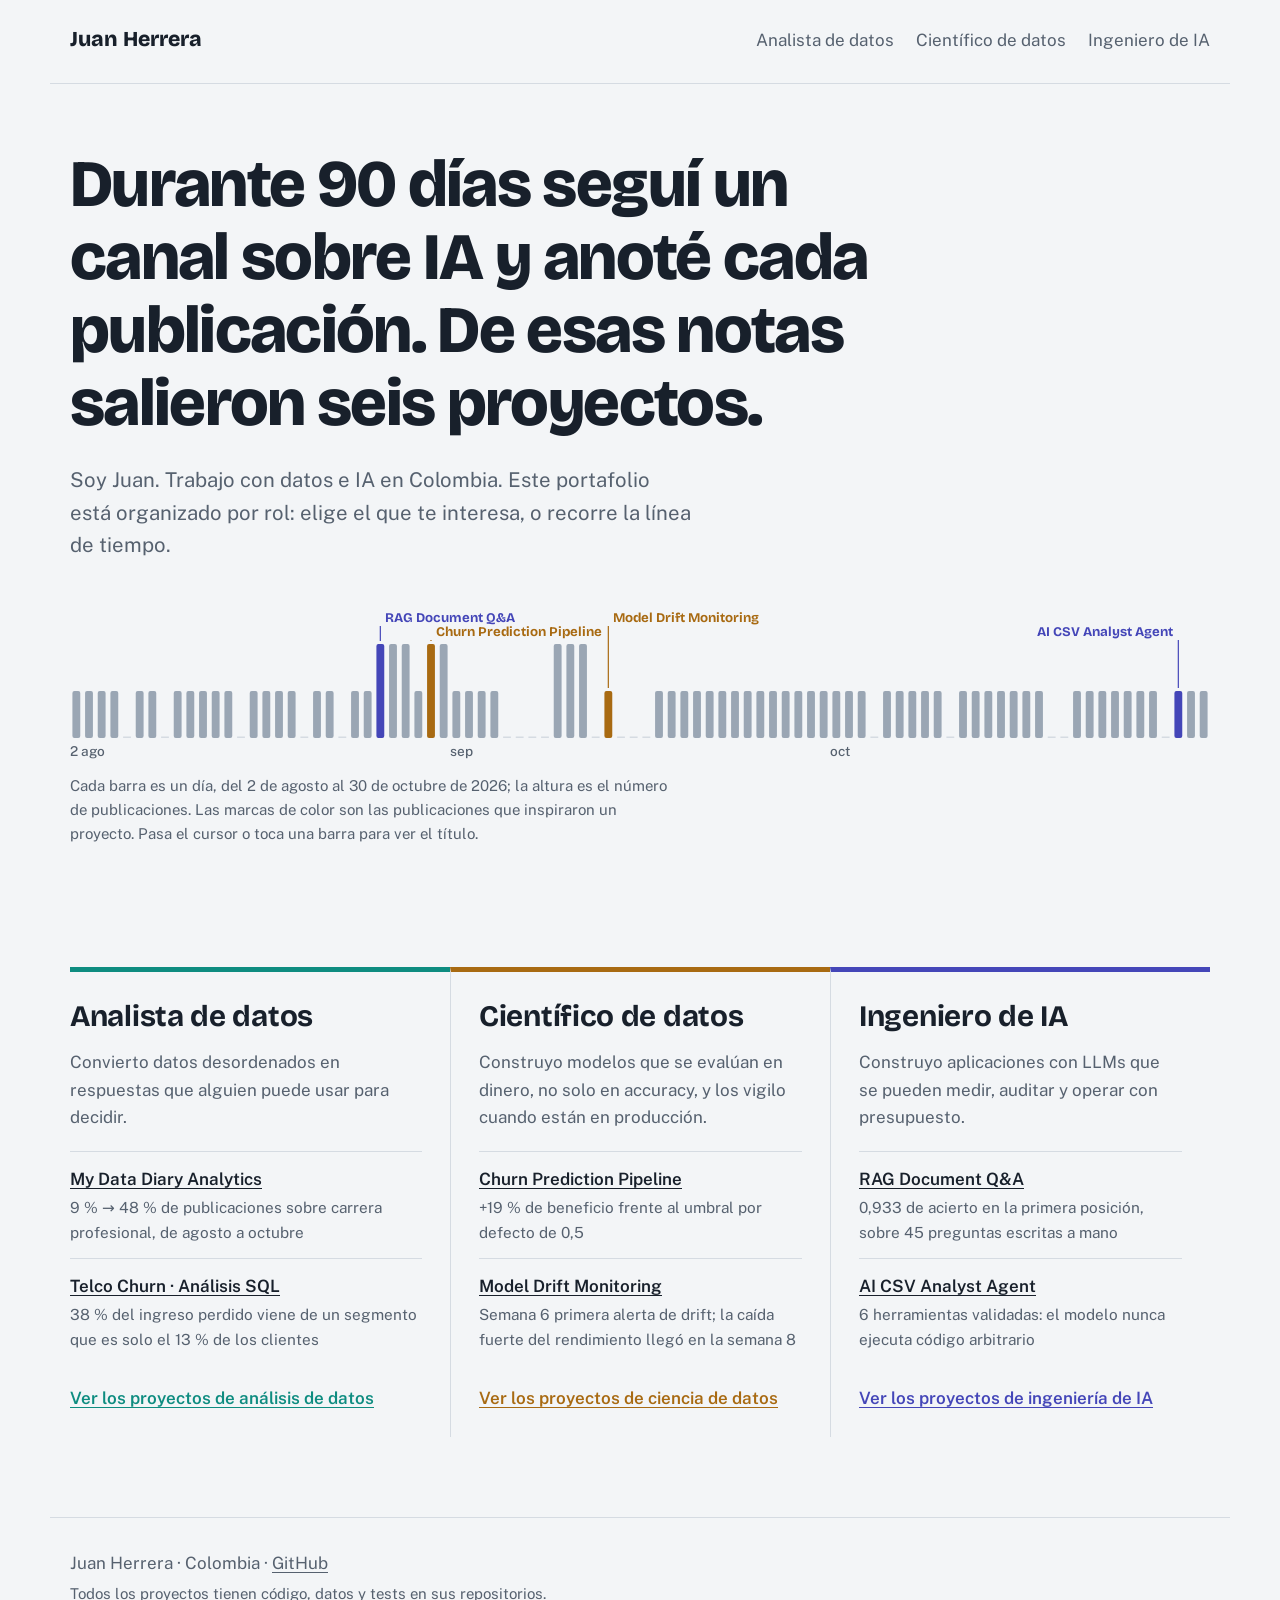
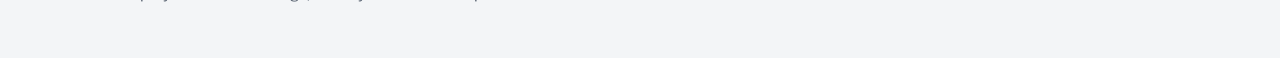
==== index.html @ 1187d108 "Versión inicial del proyecto de portafolio Co-Authored-By: Claude Opus 5.5 <noreply@anthropic.com> C" ====
<!doctype html>
<html lang="es">
<head>
<meta charset="utf-8">
<meta name="viewport" content="width=device-width, initial-scale=1">
<title>Juan Herrera · Datos e IA</title>
<meta name="description" content="Portafolio de análisis de datos, ciencia de datos e ingeniería de IA.">
<link rel="preconnect" href="https://fonts.googleapis.com">
<link rel="preconnect" href="https://fonts.gstatic.com" crossorigin>
<link href="https://fonts.googleapis.com/css2?family=Bricolage+Grotesque:opsz,wght@12..96,500;12..96,700;12..96,800&family=Public+Sans:ital,wght@0,400;0,600;1,400&display=swap" rel="stylesheet">
<link rel="stylesheet" href="styles.css">
</head>
<body>
<a class="skip" href="#contenido">Saltar al contenido</a>
<header class="top"><a class="me" href="index.html">Juan Herrera</a><nav aria-label="Portafolios"><a href="analista.html" style="--role:var(--analista)">Analista de datos</a><a href="cientifico.html" style="--role:var(--cientifico)">Científico de datos</a><a href="ingeniero-ia.html" style="--role:var(--ia)">Ingeniero de IA</a></nav></header>
<main id="contenido">
<section class="hero">
<h1>Durante 90 días seguí un canal sobre IA y anoté cada publicación. De esas notas salieron seis proyectos.</h1>
<p class="lede">Soy Juan. Trabajo con datos e IA en Colombia. Este portafolio está organizado por rol: elige el que te interesa, o recorre la línea de tiempo.</p>
<figure class="ribbon" aria-labelledby="ribbon-cap">
<div id="ribbon" role="img" aria-label="Línea de tiempo de 82 publicaciones entre agosto y octubre de 2026, con las publicaciones que inspiraron proyectos marcadas."></div>
<figcaption id="ribbon-cap">Cada barra es un día, del 2 de agosto al 30 de octubre de 2026; la altura es el número de publicaciones.
Las marcas de color son las publicaciones que inspiraron un proyecto. Pasa el cursor o toca una barra para ver el título.</figcaption>
<p id="ribbon-tip" class="tip" aria-live="polite">&nbsp;</p>
</figure>
</section>
<div class="roles"><section class="role-col" style="--role:var(--analista)"><h2><a href="analista.html">Analista de datos</a></h2>
<p>Convierto datos desordenados en respuestas que alguien puede usar para decidir.</p><ul><li><a href="analista.html#my-data-diary-analytics">My Data Diary Analytics</a><span>9 % → 48 % de publicaciones sobre carrera profesional, de agosto a octubre</span></li><li><a href="analista.html#telco-churn-sql-analysis">Telco Churn · Análisis SQL</a><span>38 % del ingreso perdido viene de un segmento que es solo el 13 % de los clientes</span></li></ul><p class="go"><a href="analista.html">Ver los proyectos de análisis de datos</a></p></section><section class="role-col" style="--role:var(--cientifico)"><h2><a href="cientifico.html">Científico de datos</a></h2>
<p>Construyo modelos que se evalúan en dinero, no solo en accuracy, y los vigilo cuando están en producción.</p><ul><li><a href="cientifico.html#churn-prediction-pipeline">Churn Prediction Pipeline</a><span>+19 % de beneficio frente al umbral por defecto de 0,5</span></li><li><a href="cientifico.html#model-drift-monitoring">Model Drift Monitoring</a><span>Semana 6 primera alerta de drift; la caída fuerte del rendimiento llegó en la semana 8</span></li></ul><p class="go"><a href="cientifico.html">Ver los proyectos de ciencia de datos</a></p></section><section class="role-col" style="--role:var(--ia)"><h2><a href="ingeniero-ia.html">Ingeniero de IA</a></h2>
<p>Construyo aplicaciones con LLMs que se pueden medir, auditar y operar con presupuesto.</p><ul><li><a href="ingeniero-ia.html#rag-document-qa">RAG Document Q&amp;A</a><span>0,933 de acierto en la primera posición, sobre 45 preguntas escritas a mano</span></li><li><a href="ingeniero-ia.html#ai-csv-analyst-agent">AI CSV Analyst Agent</a><span>6 herramientas validadas: el modelo nunca ejecuta código arbitrario</span></li></ul><p class="go"><a href="ingeniero-ia.html">Ver los proyectos de ingeniería de IA</a></p></section></div>
</main>
<script>
const POSTS = [{"d": "2026-08-02", "t": "Create a ChatGPT for Your Personal Documents", "f": "Proyecto guiado"}, {"d": "2026-08-03", "t": "The On-Device AI Learning Roadmap", "f": "Rutas y conceptos"}, {"d": "2026-08-04", "t": "AI Career Paths Explained: Which One Is Right for You?", "f": "Opinión y tendencias"}, {"d": "2026-08-05", "t": "Build a Vision AI App with Python", "f": "Proyecto guiado"}, {"d": "2026-08-07", "t": "AI Engineering Project Ideas to Stand Out", "f": "Banco de proyectos"}, {"d": "2026-08-08", "t": "I Built an AI That Can Chat With Any Website", "f": "Proyecto guiado"}, {"d": "2026-08-10", "t": "5 AI Resources I'd Use to Become an AI Engineer in 2026", "f": "Rutas y conceptos"}, {"d": "2026-08-11", "t": "The 30-Day Roadmap I'd Follow to Learn LLMs and AI Agents", "f": "Rutas y conceptos"}, {"d": "2026-08-12", "t": "I Deployed an On-Device Vision AI App, Here's How", "f": "Proyecto guiado"}, {"d": "2026-08-13", "t": "Remote AI Internships You Can Apply for in August", "f": "Empleo y pasantías"}, {"d": "2026-08-14", "t": "50 Real-World AI Projects for 2026", "f": "Banco de proyectos"}, {"d": "2026-08-16", "t": "How I Use LLMs as a Thinking Partner Every Day", "f": "Opinión y tendencias"}, {"d": "2026-08-17", "t": "The AI Stack I'd Learn in 2026, From Python to AI Agents", "f": "Rutas y conceptos"}, {"d": "2026-08-18", "t": "The Exact Framework I Used to Learn LLMs", "f": "Rutas y conceptos"}, {"d": "2026-08-19", "t": "How I Built a Customer Support AI Agent with LangGraph", "f": "Proyecto guiado"}, {"d": "2026-08-21", "t": "AI Automation Projects You Can Build with Python", "f": "Banco de proyectos"}, {"d": "2026-08-22", "t": "How I Connect AI to My Own Data", "f": "Proyecto guiado"}, {"d": "2026-08-24", "t": "The Learning Resources I'd Follow to Go From Python to GenAI", "f": "Rutas y conceptos"}, {"d": "2026-08-25", "t": "If I Were Learning LLMs in 2026, I'd Start With These Concepts", "f": "Rutas y conceptos"}, {"d": "2026-08-26", "t": "I Built an AI Agent with MCP and Python: Here's How", "f": "Proyecto guiado"}, {"d": "2026-08-26", "t": "Building a Document Q&A System", "f": "Proyecto guiado"}, {"d": "2026-08-27", "t": "AI Engineer Jobs & Internships for Freshers", "f": "Empleo y pasantías"}, {"d": "2026-08-27", "t": "Build a Multi-Tool AI Agent", "f": "Proyecto guiado"}, {"d": "2026-08-28", "t": "20 GenAI Projects That Will Take You From Beginner to Advanced", "f": "Banco de proyectos"}, {"d": "2026-08-28", "t": "Creating a Self-Correcting Code Assistant", "f": "Proyecto guiado"}, {"d": "2026-08-29", "t": "The Complete Roadmap to Learn Multimodal AI", "f": "Rutas y conceptos"}, {"d": "2026-08-30", "t": "How to Build an ML Pipeline With Python and SQL", "f": "Proyecto guiado"}, {"d": "2026-08-30", "t": "AI Roadmap for Non-Tech Professionals", "f": "Rutas y conceptos"}, {"d": "2026-08-30", "t": "Create a ChatGPT for Your Personal Documents (reenviado)", "f": "Proyecto guiado"}, {"d": "2026-08-31", "t": "10 End-to-End GenAI Portfolio Projects", "f": "Banco de proyectos"}, {"d": "2026-08-31", "t": "Add an LLM to Your MCP Server", "f": "Proyecto guiado"}, {"d": "2026-08-31", "t": "What I'd Study to Master Multi-Agent Systems", "f": "Rutas y conceptos"}, {"d": "2026-09-01", "t": "3 Multi-Agent Architecture Patterns Every AI Engineer Should Know", "f": "Rutas y conceptos"}, {"d": "2026-09-02", "t": "How I Set Up Custom Evals for an LLM Pipeline", "f": "Proyecto guiado"}, {"d": "2026-09-03", "t": "AI/ML Internships for Students: September 2026", "f": "Empleo y pasantías"}, {"d": "2026-09-04", "t": "Multi-Agent Projects I'd Build to Stand Out in AI Engineer Interviews", "f": "Banco de proyectos"}, {"d": "2026-09-09", "t": "Remote AI/ML Internships You Can Apply for in September", "f": "Empleo y pasantías"}, {"d": "2026-09-09", "t": "How I Built a Computer-Use AI Agent with Python", "f": "Proyecto guiado"}, {"d": "2026-09-10", "t": "Meta Just Launched an AI Agent That Can Use Your Apps. What Happens to Jobs Now?", "f": "Opinión y tendencias"}, {"d": "2026-09-10", "t": "The AI Skills That Will Matter Less by 2027", "f": "Opinión y tendencias"}, {"d": "2026-09-11", "t": "Cracking Your First AI/ML Interview: Book", "f": "Entrevistas y práctica"}, {"d": "2026-09-11", "t": "15 AI Agent Projects to Build in 2026", "f": "Banco de proyectos"}, {"d": "2026-09-13", "t": "I Built an ML Pipeline That Retrains a Model When Performance Drops", "f": "Proyecto guiado"}, {"d": "2026-09-17", "t": "Top Companies Hiring AI/ML Engineers for Remote Roles", "f": "Empleo y pasantías"}, {"d": "2026-09-18", "t": "RAG Pipeline Projects That Interviewers Actually Want to See", "f": "Banco de proyectos"}, {"d": "2026-09-19", "t": "AI Engineer Interviews Are Changing", "f": "Opinión y tendencias"}, {"d": "2026-09-20", "t": "How I Built an ML Model Monitoring Dashboard With Python", "f": "Proyecto guiado"}, {"d": "2026-09-21", "t": "5 AI Tools to Learn for AI Engineer Roles", "f": "Rutas y conceptos"}, {"d": "2026-09-22", "t": "How to Explain Your AI Projects in an Interview", "f": "Banco de proyectos"}, {"d": "2026-09-23", "t": "How to Build an AI Coding Agent with Python", "f": "Proyecto guiado"}, {"d": "2026-09-24", "t": "AI Engineer Jobs & Internships for Freshers", "f": "Empleo y pasantías"}, {"d": "2026-09-25", "t": "20 AI Agent Projects That Solve Real Business Problems", "f": "Banco de proyectos"}, {"d": "2026-09-26", "t": "AI Agents Are Changing AI Jobs", "f": "Opinión y tendencias"}, {"d": "2026-09-27", "t": "Setting Up a CI/CD Pipeline for LLM Applications", "f": "Proyecto guiado"}, {"d": "2026-09-28", "t": "25 Free Resources to Learn AI, LLMs and AI Agents", "f": "Rutas y conceptos"}, {"d": "2026-09-29", "t": "How to Survive a Live Machine Learning Coding Interview", "f": "Entrevistas y práctica"}, {"d": "2026-09-30", "t": "Creating a Multi-Agent System for Market Research with CrewAI", "f": "Proyecto guiado"}, {"d": "2026-10-01", "t": "AI/ML Internships Students Can Apply for in October", "f": "Empleo y pasantías"}, {"d": "2026-10-02", "t": "End-to-End RAG Projects for Your AI Portfolio", "f": "Banco de proyectos"}, {"d": "2026-10-03", "t": "The AI Skills You Need to Learn Before 2027", "f": "Rutas y conceptos"}, {"d": "2026-10-05", "t": "4 Free Courses to Learn AI Agents", "f": "Rutas y conceptos"}, {"d": "2026-10-06", "t": "5 ML System Design Questions You Should Prepare For", "f": "Entrevistas y práctica"}, {"d": "2026-10-07", "t": "Build an LLM Cost & Latency Tracker with Python", "f": "Proyecto guiado"}, {"d": "2026-10-08", "t": "Remote AI/ML Internships for October", "f": "Empleo y pasantías"}, {"d": "2026-10-09", "t": "40 AI Projects That Show Real AI Engineering Skills", "f": "Banco de proyectos"}, {"d": "2026-10-11", "t": "AI Agents Can Make Mistakes. These Are the Engineering Skills Developers Need", "f": "Opinión y tendencias"}, {"d": "2026-10-12", "t": "MLOps for AI Engineers Roadmap", "f": "Rutas y conceptos"}, {"d": "2026-10-13", "t": "5 Python and Pandas Problems to Practice Before an AI/ML Interview", "f": "Entrevistas y práctica"}, {"d": "2026-10-14", "t": "Build a Multi-Agent Web Scraper with CrewAI", "f": "Proyecto guiado"}, {"d": "2026-10-15", "t": "Data Science Jobs for Freshers", "f": "Empleo y pasantías"}, {"d": "2026-10-16", "t": "AI Agent Projects That Solve Real Enterprise Problems", "f": "Banco de proyectos"}, {"d": "2026-10-17", "t": "Should You Still Practice Coding for AI/ML Interviews?", "f": "Opinión y tendencias"}, {"d": "2026-10-20", "t": "5 NumPy Problems Every ML Engineer Should Solve", "f": "Entrevistas y práctica"}, {"d": "2026-10-21", "t": "How to Evaluate an AI Agent with Python", "f": "Proyecto guiado"}, {"d": "2026-10-22", "t": "Remote AI/ML Jobs for Freshers and Junior Engineers", "f": "Empleo y pasantías"}, {"d": "2026-10-23", "t": "10 MLOps Projects for AI Engineers", "f": "Banco de proyectos"}, {"d": "2026-10-24", "t": "AI Skills You Should Learn Before Applying for Internships", "f": "Rutas y conceptos"}, {"d": "2026-10-25", "t": "LLM Fine-Tuning Cheat Sheet", "f": "Rutas y conceptos"}, {"d": "2026-10-26", "t": "The Free AI Agent Engineering Roadmap", "f": "Rutas y conceptos"}, {"d": "2026-10-28", "t": "Build an AI Data Analyst That Turns CSV Files into Insights", "f": "Proyecto guiado"}, {"d": "2026-10-29", "t": "Remote AI Engineer Internships for Students and Freshers", "f": "Empleo y pasantías"}, {"d": "2026-10-30", "t": "Agentic AI Projects That Will Make Your Resume Stand Out", "f": "Banco de proyectos"}];
const SEEDS = {"2026-08-30": {"t": "Churn Prediction Pipeline", "repo": "churn-prediction-pipeline", "role": "cientifico"}, "2026-09-13": {"t": "Model Drift Monitoring", "repo": "model-drift-monitoring", "role": "cientifico"}, "2026-08-26": {"t": "RAG Document Q&A", "repo": "rag-document-qa", "role": "ingeniero-ia"}, "2026-10-28": {"t": "AI CSV Analyst Agent", "repo": "ai-csv-analyst-agent", "role": "ingeniero-ia"}};
const PAGES = {"analista": "analista.html", "cientifico": "cientifico.html", "ingeniero-ia": "ingeniero-ia.html"};
</script>
<script src="ribbon.js"></script>
<footer class="foot"><p>Juan Herrera · Colombia · <a href="https://github.com/jmanuelhe">GitHub</a></p>
<p class="small">Todos los proyectos tienen código, datos y tests en sus repositorios.</p></footer>
</body></html>
---- styles.css ----
:root{
  --paper:#F3F5F7; --surface:#FFFFFF; --ink:#18202B; --muted:#56616F; --rule:#D5DBE2;
  --analista:#0E8C80; --cientifico:#A86A12; --ia:#4446B8; --bar:#9AA6B4;
  --display:"Bricolage Grotesque", system-ui, sans-serif; --body:"Public Sans", system-ui, sans-serif;
  --measure:68ch;
}
@media (prefers-color-scheme: dark){
  :root:not([data-theme="light"]){
    --paper:#151A21; --surface:#1D242D; --ink:#E8ECF1; --muted:#A3AEBB; --rule:#2F3946;
    --analista:#3CC2B5; --cientifico:#E3A548; --ia:#9597F2; --bar:#566271;
  }
}
:root[data-theme="dark"]{--paper:#151A21;--surface:#1D242D;--ink:#E8ECF1;--muted:#A3AEBB;--rule:#2F3946;--analista:#3CC2B5;--cientifico:#E3A548;--ia:#9597F2;--bar:#566271}
*{box-sizing:border-box}
html{font-size:106.25%}
body{margin:0;background:var(--paper);color:var(--ink);font:400 1rem/1.6 var(--body);-webkit-font-smoothing:antialiased}
a{color:inherit;text-decoration-thickness:1px;text-underline-offset:3px}
a:hover{text-decoration-thickness:2px}
:focus-visible{outline:3px solid var(--role,var(--analista));outline-offset:3px;border-radius:2px}
img{max-width:100%;height:auto;display:block}
.skip{position:absolute;left:-999px}.skip:focus{left:16px;top:16px;background:var(--surface);padding:8px 12px;z-index:10}
h1,h2,h3{font-family:var(--display);line-height:1.1;margin:0;letter-spacing:-0.01em}

/* encabezado */
.top{display:flex;flex-wrap:wrap;gap:12px 28px;align-items:baseline;justify-content:space-between;
  max-width:1180px;margin:0 auto;padding:22px 20px;border-bottom:1px solid var(--rule)}
.me{font-family:var(--display);font-weight:800;font-size:1.25rem;text-decoration:none}
.top nav{display:flex;flex-wrap:wrap;gap:6px 22px}
.top nav a{text-decoration:none;color:var(--muted);padding:4px 0;border-bottom:3px solid transparent}
.top nav a:hover{color:var(--ink)}
.top nav a[aria-current=page]{color:var(--ink);border-bottom-color:var(--role)}

main{max-width:1180px;margin:0 auto;padding:0 20px}

/* portada */
.hero{padding:64px 0 32px}
.hero h1{font-size:clamp(2rem,1.2rem + 3.6vw,3.9rem);font-weight:800;max-width:21ch;letter-spacing:-0.025em}
.lede{font-size:1.2rem;color:var(--muted);max-width:52ch;margin:24px 0 0}
.ribbon{margin:48px 0 0}
#ribbon{position:relative;height:150px}
#ribbon svg{width:100%;height:100%;overflow:visible}
#ribbon .day{fill:var(--bar)}
#ribbon .day:hover,#ribbon .day:focus{fill:var(--ink);outline:none}
#ribbon .seed{cursor:pointer}
#ribbon .month{font:500 .8rem var(--body);fill:var(--muted)}
#ribbon .pin-label{font:700 .78rem var(--display)}
.ribbon figcaption{color:var(--muted);font-size:.88rem;max-width:var(--measure);margin-top:14px}
.tip{min-height:1.6em;font-weight:600;margin:6px 0 0}

.roles{display:grid;grid-template-columns:repeat(3,1fr);gap:0;margin:56px 0 80px;border-top:1px solid var(--rule)}
.role-col{padding:28px 28px 8px 0;border-top:5px solid var(--role);margin-top:-1px}
.role-col + .role-col{padding-left:28px;border-left:1px solid var(--rule)}
.role-col h2{font-size:1.75rem}
.role-col h2 a{text-decoration:none}
.role-col > p{color:var(--muted)}
.role-col ul{list-style:none;padding:0;margin:20px 0}
.role-col li{padding:14px 0;border-top:1px solid var(--rule)}
.role-col li a{font-weight:600}
.role-col li span{display:block;color:var(--muted);font-size:.9rem;margin-top:2px}
.go a{color:var(--role);font-weight:600}

/* página de rol */
.role-hero{padding:56px 0 24px;max-width:var(--measure)}
.role-hero h1{font-size:clamp(2.4rem,1.6rem + 3.6vw,4.2rem);font-weight:800;color:var(--role);letter-spacing:-0.03em}
.pitch{font-family:var(--display);font-weight:500;font-size:1.45rem;line-height:1.3;margin:18px 0 12px}
.role-hero p:last-child{color:var(--muted)}

.entry{display:grid;grid-template-columns:minmax(0,5fr) minmax(0,6fr);gap:48px;padding:56px 0;border-top:1px solid var(--rule)}
.entry h2{font-size:2rem}
.question{font-size:1.15rem;margin:10px 0 6px}
.seed{color:var(--muted);font-size:.9rem;font-style:italic;margin:0 0 18px}
.number{margin:22px 0;padding-left:16px;border-left:4px solid var(--role)}
.number strong{display:block;font-family:var(--display);font-size:2.3rem;line-height:1.05;color:var(--role)}
.number span{color:var(--muted);font-size:.95rem}
.entry h3{font-size:1.1rem;margin:26px 0 6px}
.entry ul{padding-left:1.1em;margin:0}
.entry li{margin:4px 0}
.stack{font-size:.92rem;color:var(--muted);margin-top:22px}
.stack span{color:var(--ink);font-weight:600}
.links{display:flex;flex-wrap:wrap;gap:10px 24px;margin-top:20px}
.links a{font-weight:600;color:var(--role)}
.entry figure{margin:0;align-self:start;background:#fff;border:1px solid var(--rule);border-radius:6px;padding:12px}
.entry figure.eval{background:var(--surface);padding:20px}
.eval table{width:100%;border-collapse:collapse;font-variant-numeric:tabular-nums}
.eval caption{text-align:left;font-family:var(--display);font-weight:700;font-size:1.1rem;margin-bottom:10px}
.eval th,.eval td{text-align:left;padding:10px 6px;border-bottom:1px solid var(--rule)}
.eval td+td,.eval th+th{text-align:right}
.eval .best td{font-weight:700;color:var(--role)}

.aside-grid{display:grid;grid-template-columns:1fr 1fr;gap:48px;padding:48px 0 80px;border-top:1px solid var(--rule)}
.aside-grid h2{font-size:1.35rem;margin-bottom:12px}
.skills,.also{padding-left:1.1em;margin:0}
.skills li,.also li{margin:6px 0}
.also a{font-weight:600}

.foot{max-width:1180px;margin:0 auto;padding:28px 20px 48px;border-top:1px solid var(--rule);color:var(--muted)}
.foot p{margin:4px 0}.small{font-size:.88rem}

@media (max-width:860px){
  .roles{grid-template-columns:1fr}
  .role-col,.role-col + .role-col{padding:28px 0 8px;border-left:0}
  .entry{grid-template-columns:1fr;gap:28px;padding:40px 0}
  .aside-grid{grid-template-columns:1fr;gap:32px}
  .hero{padding-top:40px}
  #ribbon{height:120px}
}
@media (prefers-reduced-motion:no-preference){
  #ribbon .day{transform-box:fill-box;transform-origin:bottom;animation:grow .5s ease-out both;animation-delay:calc(var(--i) * 6ms)}
  @keyframes grow{from{transform:scaleY(0)}}
}
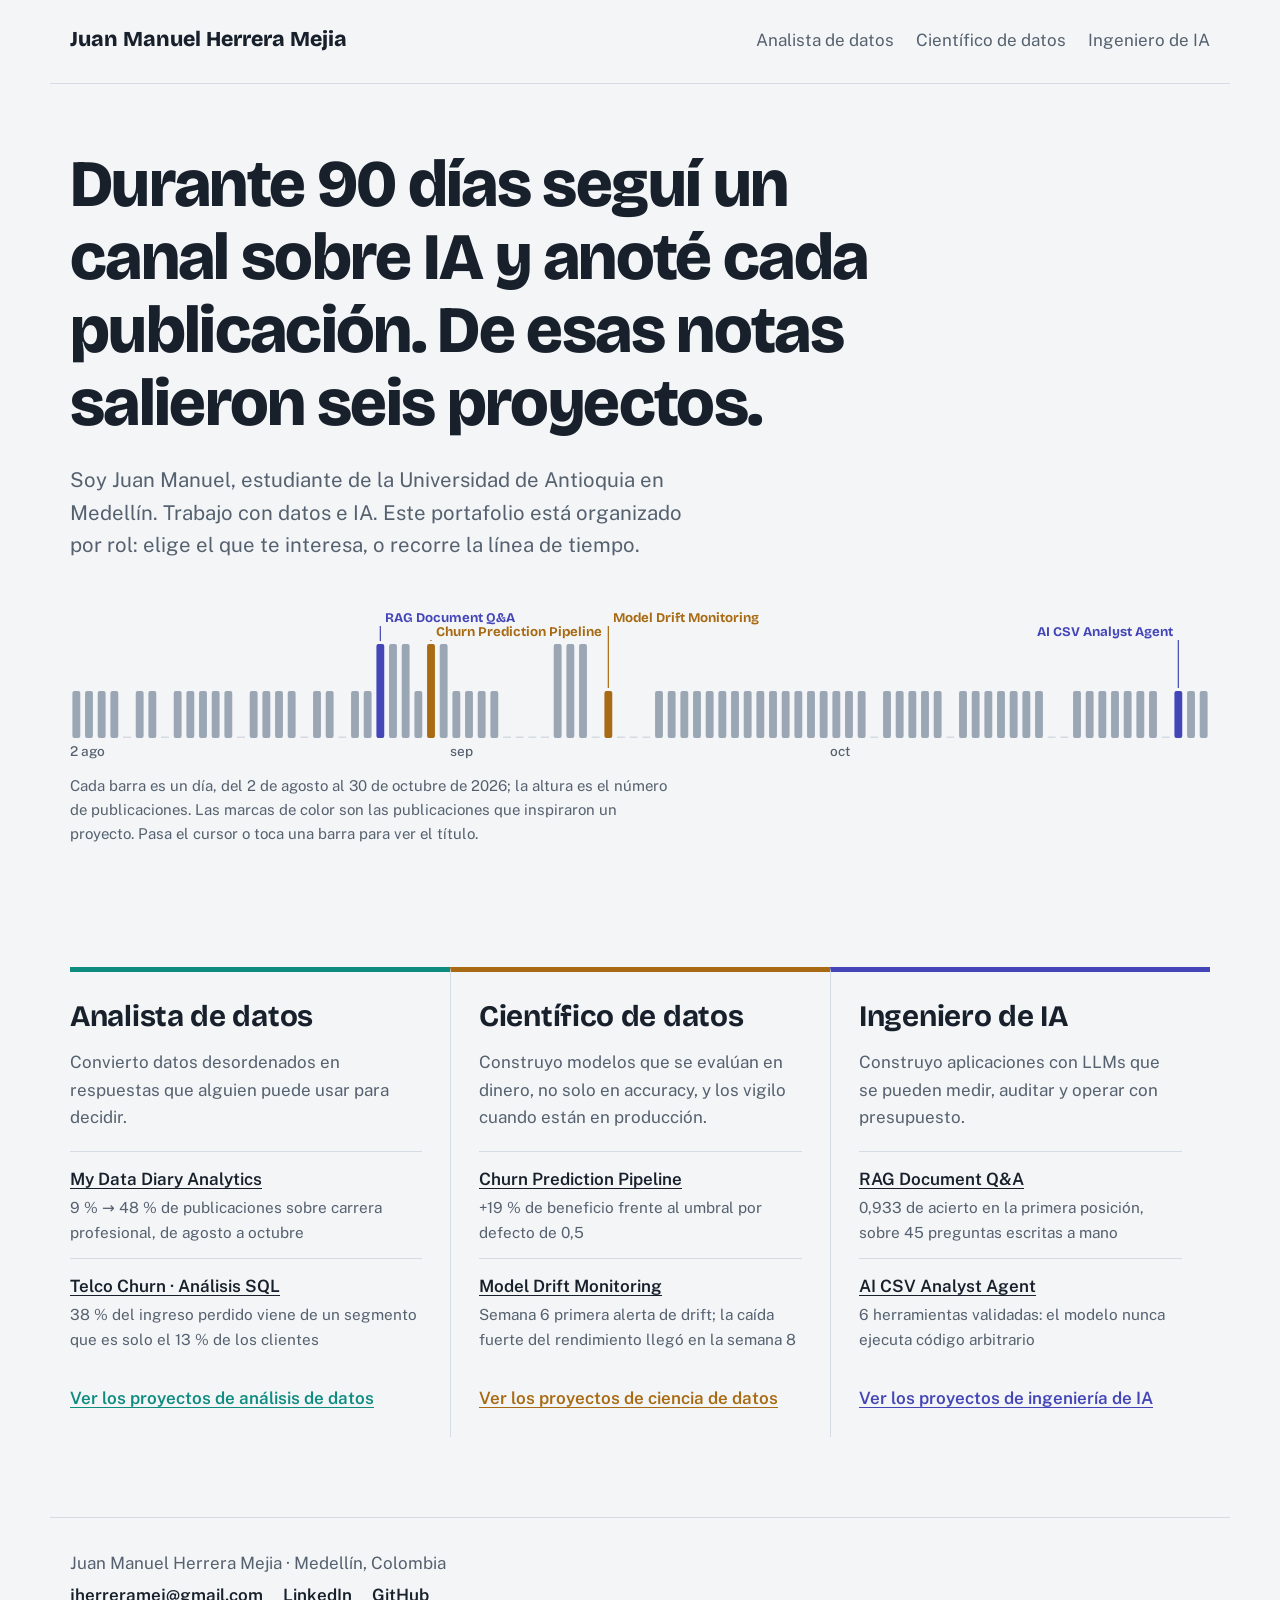
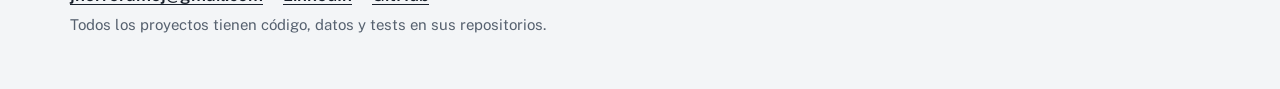
==== commit 3913638f: "Agregar datos de contacto y nombre completo Co-Authored-By: Claude Opus 5.5 <noreply@anthropic.com> " ====
--- a/index.html
+++ b/index.html
@@ -3,7 +3,7 @@
 <head>
 <meta charset="utf-8">
 <meta name="viewport" content="width=device-width, initial-scale=1">
-<title>Juan Herrera · Datos e IA</title>
+<title>Juan Manuel Herrera Mejia · Datos e IA</title>
 <meta name="description" content="Portafolio de análisis de datos, ciencia de datos e ingeniería de IA.">
 <link rel="preconnect" href="https://fonts.googleapis.com">
 <link rel="preconnect" href="https://fonts.gstatic.com" crossorigin>
@@ -12,11 +12,11 @@
 </head>
 <body>
 <a class="skip" href="#contenido">Saltar al contenido</a>
-<header class="top"><a class="me" href="index.html">Juan Herrera</a><nav aria-label="Portafolios"><a href="analista.html" style="--role:var(--analista)">Analista de datos</a><a href="cientifico.html" style="--role:var(--cientifico)">Científico de datos</a><a href="ingeniero-ia.html" style="--role:var(--ia)">Ingeniero de IA</a></nav></header>
+<header class="top"><a class="me" href="index.html">Juan Manuel Herrera Mejia</a><nav aria-label="Portafolios"><a href="analista.html" style="--role:var(--analista)">Analista de datos</a><a href="cientifico.html" style="--role:var(--cientifico)">Científico de datos</a><a href="ingeniero-ia.html" style="--role:var(--ia)">Ingeniero de IA</a></nav></header>
 <main id="contenido">
 <section class="hero">
 <h1>Durante 90 días seguí un canal sobre IA y anoté cada publicación. De esas notas salieron seis proyectos.</h1>
-<p class="lede">Soy Juan. Trabajo con datos e IA en Colombia. Este portafolio está organizado por rol: elige el que te interesa, o recorre la línea de tiempo.</p>
+<p class="lede">Soy Juan Manuel, estudiante de la Universidad de Antioquia en Medellín. Trabajo con datos e IA. Este portafolio está organizado por rol: elige el que te interesa, o recorre la línea de tiempo.</p>
 <figure class="ribbon" aria-labelledby="ribbon-cap">
 <div id="ribbon" role="img" aria-label="Línea de tiempo de 82 publicaciones entre agosto y octubre de 2026, con las publicaciones que inspiraron proyectos marcadas."></div>
 <figcaption id="ribbon-cap">Cada barra es un día, del 2 de agosto al 30 de octubre de 2026; la altura es el número de publicaciones.
@@ -35,6 +35,7 @@
 const PAGES = {"analista": "analista.html", "cientifico": "cientifico.html", "ingeniero-ia": "ingeniero-ia.html"};
 </script>
 <script src="ribbon.js"></script>
-<footer class="foot"><p>Juan Herrera · Colombia · <a href="https://github.com/jmanuelhe">GitHub</a></p>
+<footer class="foot"><p>Juan Manuel Herrera Mejia · Medellín, Colombia</p>
+<p class="contact"><a href="mailto:jherreramej@gmail.com">jherreramej@gmail.com</a> <a href="https://www.linkedin.com/in/juanmhmejia">LinkedIn</a> <a href="https://github.com/jmanuelhe">GitHub</a></p>
 <p class="small">Todos los proyectos tienen código, datos y tests en sus repositorios.</p></footer>
 </body></html>
--- a/styles.css
+++ b/styles.css
@@ -94,7 +94,9 @@
 .also a{font-weight:600}
 
 .foot{max-width:1180px;margin:0 auto;padding:28px 20px 48px;border-top:1px solid var(--rule);color:var(--muted)}
-.foot p{margin:4px 0}.small{font-size:.88rem}
+.foot p{margin:4px 0}
+.contact{display:flex;flex-wrap:wrap;gap:6px 20px}
+.contact a{color:var(--ink);font-weight:600}.small{font-size:.88rem}
 
 @media (max-width:860px){
   .roles{grid-template-columns:1fr}
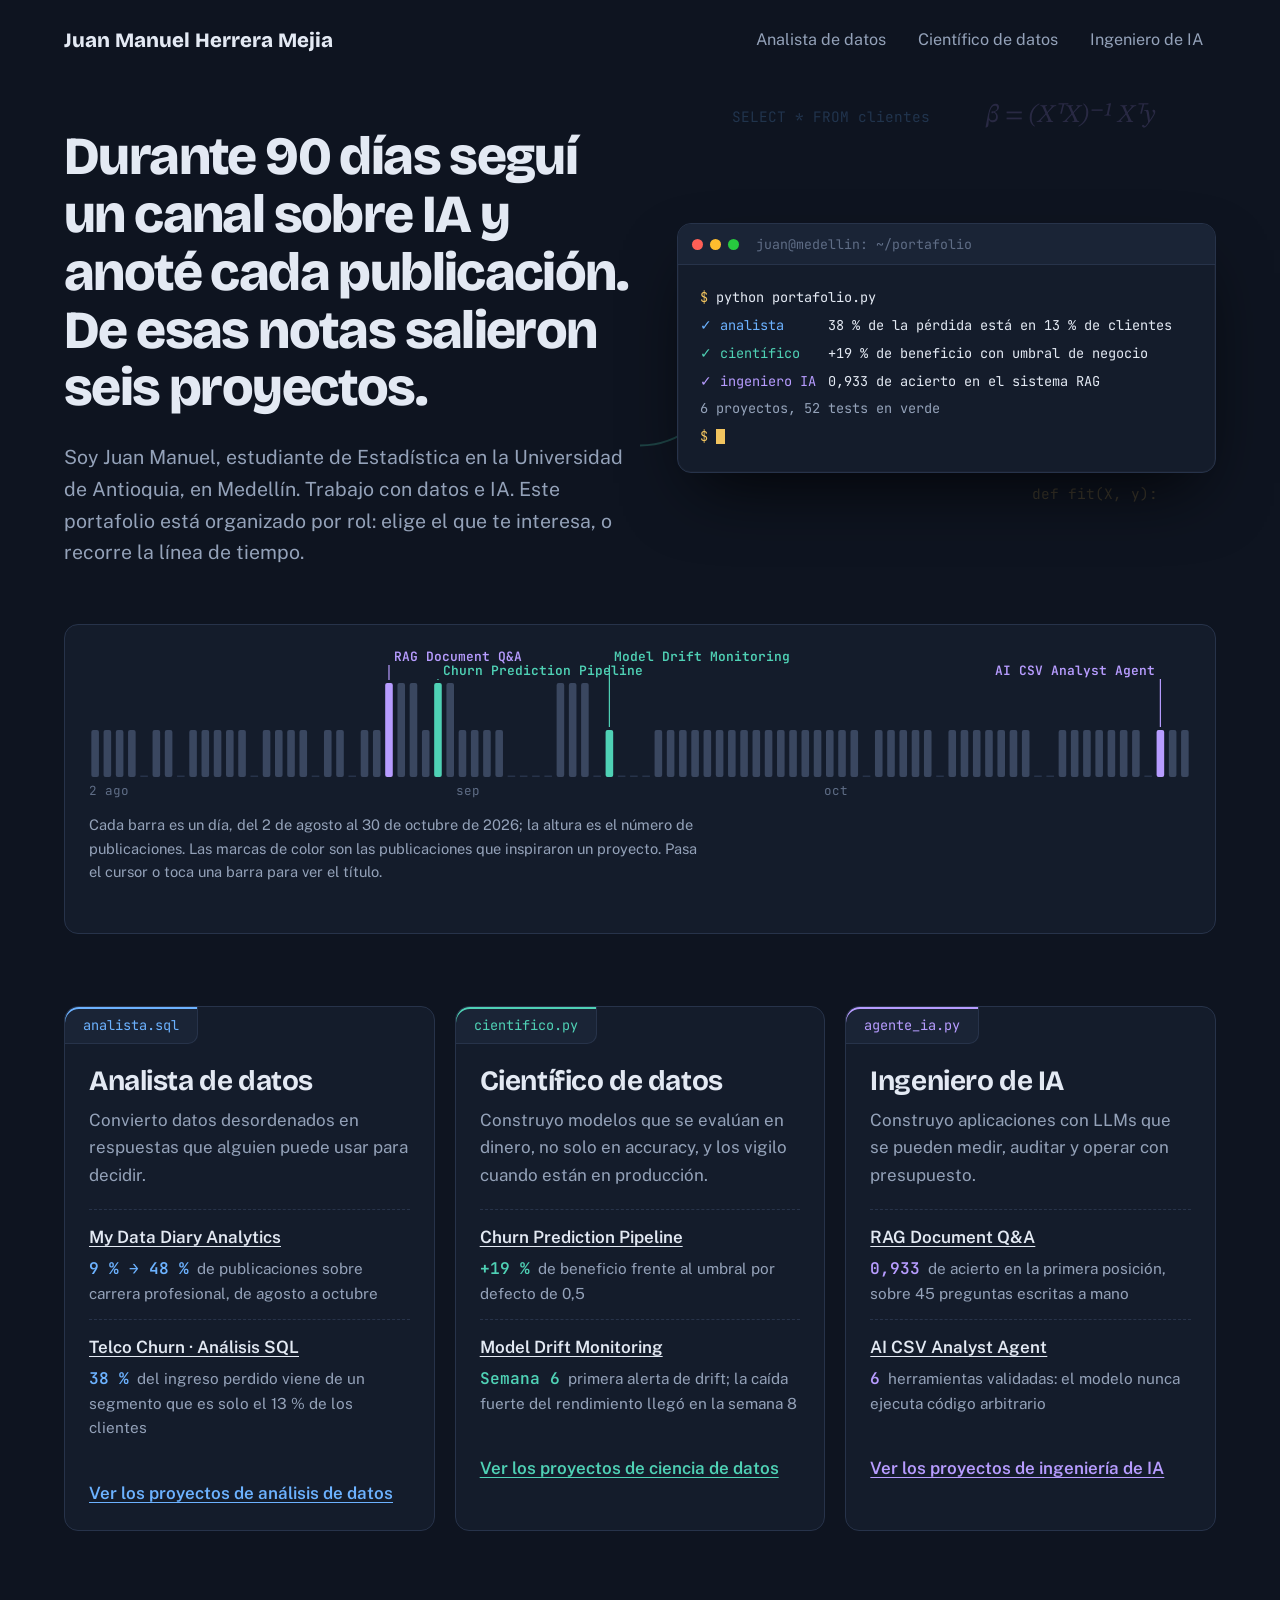
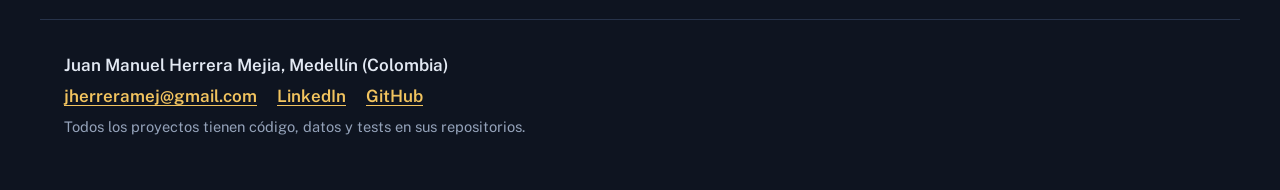
==== commit ba39bf37: "Rediseño visual: editor oscuro, terminal animada, pizarra de fórmulas y figuras como salida de noteb" ====
--- a/index.html
+++ b/index.html
@@ -5,18 +5,44 @@
 <meta name="viewport" content="width=device-width, initial-scale=1">
 <title>Juan Manuel Herrera Mejia · Datos e IA</title>
 <meta name="description" content="Portafolio de análisis de datos, ciencia de datos e ingeniería de IA.">
+<meta property="og:title" content="Juan Manuel Herrera Mejia · Datos e IA">
+<meta property="og:description" content="Portafolio de análisis de datos, ciencia de datos e ingeniería de IA.">
+<meta property="og:image" content="https://jmanuelhe.github.io/assets/og.png">
+<meta property="og:url" content="https://jmanuelhe.github.io/">
+<meta property="og:type" content="website">
+<meta name="twitter:card" content="summary_large_image">
 <link rel="preconnect" href="https://fonts.googleapis.com">
 <link rel="preconnect" href="https://fonts.gstatic.com" crossorigin>
-<link href="https://fonts.googleapis.com/css2?family=Bricolage+Grotesque:opsz,wght@12..96,500;12..96,700;12..96,800&family=Public+Sans:ital,wght@0,400;0,600;1,400&display=swap" rel="stylesheet">
+<link href="https://fonts.googleapis.com/css2?family=Bricolage+Grotesque:opsz,wght@12..96,500;12..96,700;12..96,800&family=Public+Sans:ital,wght@0,400;0,600;1,400&family=JetBrains+Mono:wght@400;600&family=STIX+Two+Text:ital@1&display=swap" rel="stylesheet">
 <link rel="stylesheet" href="styles.css">
 </head>
 <body>
 <a class="skip" href="#contenido">Saltar al contenido</a>
 <header class="top"><a class="me" href="index.html">Juan Manuel Herrera Mejia</a><nav aria-label="Portafolios"><a href="analista.html" style="--role:var(--analista)">Analista de datos</a><a href="cientifico.html" style="--role:var(--cientifico)">Científico de datos</a><a href="ingeniero-ia.html" style="--role:var(--ia)">Ingeniero de IA</a></nav></header>
 <main id="contenido">
-<section class="hero">
+<section class="hero"><div class="backdrop" aria-hidden="true">
+<span class="c db" style="left:58%;top:3%">SELECT * FROM clientes</span>
+<span class="m" style="left:80%;top:2%">β = (XᵀX)⁻¹ Xᵀy</span>
+<span class="m" style="left:93%;top:22%">σ²</span>
+<span class="c py" style="left:66%;top:16%">&gt;&gt;&gt; import pandas as pd</span>
+<span class="m" style="left:60%;top:40%">P(A|B) = P(B|A) P(A) / P(B)</span>
+<span class="c py" style="left:84%;top:46%">def fit(X, y):</span>
+<span class="m" style="left:92%;top:62%">∫ f(x) dx</span>
+<span class="c db" style="left:68%;top:70%">GROUP BY mes</span>
+<span class="m" style="left:62%;top:86%">μ ± 1,96 σ/√n</span>
+<span class="m" style="left:80%;top:88%">Σ (xᵢ − x̄)² / (n − 1)</span>
+<svg class="bell" viewBox="0 0 200 80" style="left:50%;top:30%"><path d="M0 78 C60 78 70 4 100 4 S140 78 200 78"/></svg>
+</div>
+<div class="hero-grid">
+<div class="hero-text">
 <h1>Durante 90 días seguí un canal sobre IA y anoté cada publicación. De esas notas salieron seis proyectos.</h1>
-<p class="lede">Soy Juan Manuel, estudiante de la Universidad de Antioquia en Medellín. Trabajo con datos e IA. Este portafolio está organizado por rol: elige el que te interesa, o recorre la línea de tiempo.</p>
+<p class="lede">Soy Juan Manuel, estudiante de Estadística en la Universidad de Antioquia, en Medellín. Trabajo con datos e IA. Este portafolio está organizado por rol: elige el que te interesa, o recorre la línea de tiempo.</p>
+</div>
+<div class="term" role="img" aria-label="Terminal con el resumen del portafolio: 38 % del ingreso perdido en 13 % de los clientes, más 19 % de beneficio con umbral de negocio, 0,933 de acierto en RAG, seis proyectos y 52 tests.">
+<div class="term-bar" aria-hidden="true"><i></i><i></i><i></i><span>juan@medellin: ~/portafolio</span></div>
+<pre aria-hidden="true"><span class="ln"><span class="prompt">$</span> python portafolio.py</span><span class="ln"><span class="lab" style="color:var(--analista)">✓ analista</span>38 % de la pérdida está en 13 % de clientes</span><span class="ln"><span class="lab" style="color:var(--cientifico)">✓ científico</span>+19 % de beneficio con umbral de negocio</span><span class="ln"><span class="lab" style="color:var(--ia)">✓ ingeniero IA</span>0,933 de acierto en el sistema RAG</span><span class="ln dim">6 proyectos, 52 tests en verde</span><span class="ln"><span class="prompt">$</span> <span class="cursor"></span></span></pre>
+</div>
+</div>
 <figure class="ribbon" aria-labelledby="ribbon-cap">
 <div id="ribbon" role="img" aria-label="Línea de tiempo de 82 publicaciones entre agosto y octubre de 2026, con las publicaciones que inspiraron proyectos marcadas."></div>
 <figcaption id="ribbon-cap">Cada barra es un día, del 2 de agosto al 30 de octubre de 2026; la altura es el número de publicaciones.
@@ -24,10 +50,10 @@
 <p id="ribbon-tip" class="tip" aria-live="polite">&nbsp;</p>
 </figure>
 </section>
-<div class="roles"><section class="role-col" style="--role:var(--analista)"><h2><a href="analista.html">Analista de datos</a></h2>
-<p>Convierto datos desordenados en respuestas que alguien puede usar para decidir.</p><ul><li><a href="analista.html#my-data-diary-analytics">My Data Diary Analytics</a><span>9 % → 48 % de publicaciones sobre carrera profesional, de agosto a octubre</span></li><li><a href="analista.html#telco-churn-sql-analysis">Telco Churn · Análisis SQL</a><span>38 % del ingreso perdido viene de un segmento que es solo el 13 % de los clientes</span></li></ul><p class="go"><a href="analista.html">Ver los proyectos de análisis de datos</a></p></section><section class="role-col" style="--role:var(--cientifico)"><h2><a href="cientifico.html">Científico de datos</a></h2>
-<p>Construyo modelos que se evalúan en dinero, no solo en accuracy, y los vigilo cuando están en producción.</p><ul><li><a href="cientifico.html#churn-prediction-pipeline">Churn Prediction Pipeline</a><span>+19 % de beneficio frente al umbral por defecto de 0,5</span></li><li><a href="cientifico.html#model-drift-monitoring">Model Drift Monitoring</a><span>Semana 6 primera alerta de drift; la caída fuerte del rendimiento llegó en la semana 8</span></li></ul><p class="go"><a href="cientifico.html">Ver los proyectos de ciencia de datos</a></p></section><section class="role-col" style="--role:var(--ia)"><h2><a href="ingeniero-ia.html">Ingeniero de IA</a></h2>
-<p>Construyo aplicaciones con LLMs que se pueden medir, auditar y operar con presupuesto.</p><ul><li><a href="ingeniero-ia.html#rag-document-qa">RAG Document Q&amp;A</a><span>0,933 de acierto en la primera posición, sobre 45 preguntas escritas a mano</span></li><li><a href="ingeniero-ia.html#ai-csv-analyst-agent">AI CSV Analyst Agent</a><span>6 herramientas validadas: el modelo nunca ejecuta código arbitrario</span></li></ul><p class="go"><a href="ingeniero-ia.html">Ver los proyectos de ingeniería de IA</a></p></section></div>
+<div class="roles"><section class="role-col" style="--role:var(--analista)"><p class="tabname">analista.sql</p><h2><a href="analista.html">Analista de datos</a></h2>
+<p>Convierto datos desordenados en respuestas que alguien puede usar para decidir.</p><ul><li><a href="analista.html#my-data-diary-analytics">My Data Diary Analytics</a><span><b>9 % → 48 %</b> de publicaciones sobre carrera profesional, de agosto a octubre</span></li><li><a href="analista.html#telco-churn-sql-analysis">Telco Churn · Análisis SQL</a><span><b>38 %</b> del ingreso perdido viene de un segmento que es solo el 13 % de los clientes</span></li></ul><p class="go"><a href="analista.html">Ver los proyectos de análisis de datos</a></p></section><section class="role-col" style="--role:var(--cientifico)"><p class="tabname">cientifico.py</p><h2><a href="cientifico.html">Científico de datos</a></h2>
+<p>Construyo modelos que se evalúan en dinero, no solo en accuracy, y los vigilo cuando están en producción.</p><ul><li><a href="cientifico.html#churn-prediction-pipeline">Churn Prediction Pipeline</a><span><b>+19 %</b> de beneficio frente al umbral por defecto de 0,5</span></li><li><a href="cientifico.html#model-drift-monitoring">Model Drift Monitoring</a><span><b>Semana 6</b> primera alerta de drift; la caída fuerte del rendimiento llegó en la semana 8</span></li></ul><p class="go"><a href="cientifico.html">Ver los proyectos de ciencia de datos</a></p></section><section class="role-col" style="--role:var(--ia)"><p class="tabname">agente_ia.py</p><h2><a href="ingeniero-ia.html">Ingeniero de IA</a></h2>
+<p>Construyo aplicaciones con LLMs que se pueden medir, auditar y operar con presupuesto.</p><ul><li><a href="ingeniero-ia.html#rag-document-qa">RAG Document Q&amp;A</a><span><b>0,933</b> de acierto en la primera posición, sobre 45 preguntas escritas a mano</span></li><li><a href="ingeniero-ia.html#ai-csv-analyst-agent">AI CSV Analyst Agent</a><span><b>6</b> herramientas validadas: el modelo nunca ejecuta código arbitrario</span></li></ul><p class="go"><a href="ingeniero-ia.html">Ver los proyectos de ingeniería de IA</a></p></section></div>
 </main>
 <script>
 const POSTS = [{"d": "2026-08-02", "t": "Create a ChatGPT for Your Personal Documents", "f": "Proyecto guiado"}, {"d": "2026-08-03", "t": "The On-Device AI Learning Roadmap", "f": "Rutas y conceptos"}, {"d": "2026-08-04", "t": "AI Career Paths Explained: Which One Is Right for You?", "f": "Opinión y tendencias"}, {"d": "2026-08-05", "t": "Build a Vision AI App with Python", "f": "Proyecto guiado"}, {"d": "2026-08-07", "t": "AI Engineering Project Ideas to Stand Out", "f": "Banco de proyectos"}, {"d": "2026-08-08", "t": "I Built an AI That Can Chat With Any Website", "f": "Proyecto guiado"}, {"d": "2026-08-10", "t": "5 AI Resources I'd Use to Become an AI Engineer in 2026", "f": "Rutas y conceptos"}, {"d": "2026-08-11", "t": "The 30-Day Roadmap I'd Follow to Learn LLMs and AI Agents", "f": "Rutas y conceptos"}, {"d": "2026-08-12", "t": "I Deployed an On-Device Vision AI App, Here's How", "f": "Proyecto guiado"}, {"d": "2026-08-13", "t": "Remote AI Internships You Can Apply for in August", "f": "Empleo y pasantías"}, {"d": "2026-08-14", "t": "50 Real-World AI Projects for 2026", "f": "Banco de proyectos"}, {"d": "2026-08-16", "t": "How I Use LLMs as a Thinking Partner Every Day", "f": "Opinión y tendencias"}, {"d": "2026-08-17", "t": "The AI Stack I'd Learn in 2026, From Python to AI Agents", "f": "Rutas y conceptos"}, {"d": "2026-08-18", "t": "The Exact Framework I Used to Learn LLMs", "f": "Rutas y conceptos"}, {"d": "2026-08-19", "t": "How I Built a Customer Support AI Agent with LangGraph", "f": "Proyecto guiado"}, {"d": "2026-08-21", "t": "AI Automation Projects You Can Build with Python", "f": "Banco de proyectos"}, {"d": "2026-08-22", "t": "How I Connect AI to My Own Data", "f": "Proyecto guiado"}, {"d": "2026-08-24", "t": "The Learning Resources I'd Follow to Go From Python to GenAI", "f": "Rutas y conceptos"}, {"d": "2026-08-25", "t": "If I Were Learning LLMs in 2026, I'd Start With These Concepts", "f": "Rutas y conceptos"}, {"d": "2026-08-26", "t": "I Built an AI Agent with MCP and Python: Here's How", "f": "Proyecto guiado"}, {"d": "2026-08-26", "t": "Building a Document Q&A System", "f": "Proyecto guiado"}, {"d": "2026-08-27", "t": "AI Engineer Jobs & Internships for Freshers", "f": "Empleo y pasantías"}, {"d": "2026-08-27", "t": "Build a Multi-Tool AI Agent", "f": "Proyecto guiado"}, {"d": "2026-08-28", "t": "20 GenAI Projects That Will Take You From Beginner to Advanced", "f": "Banco de proyectos"}, {"d": "2026-08-28", "t": "Creating a Self-Correcting Code Assistant", "f": "Proyecto guiado"}, {"d": "2026-08-29", "t": "The Complete Roadmap to Learn Multimodal AI", "f": "Rutas y conceptos"}, {"d": "2026-08-30", "t": "How to Build an ML Pipeline With Python and SQL", "f": "Proyecto guiado"}, {"d": "2026-08-30", "t": "AI Roadmap for Non-Tech Professionals", "f": "Rutas y conceptos"}, {"d": "2026-08-30", "t": "Create a ChatGPT for Your Personal Documents (reenviado)", "f": "Proyecto guiado"}, {"d": "2026-08-31", "t": "10 End-to-End GenAI Portfolio Projects", "f": "Banco de proyectos"}, {"d": "2026-08-31", "t": "Add an LLM to Your MCP Server", "f": "Proyecto guiado"}, {"d": "2026-08-31", "t": "What I'd Study to Master Multi-Agent Systems", "f": "Rutas y conceptos"}, {"d": "2026-09-01", "t": "3 Multi-Agent Architecture Patterns Every AI Engineer Should Know", "f": "Rutas y conceptos"}, {"d": "2026-09-02", "t": "How I Set Up Custom Evals for an LLM Pipeline", "f": "Proyecto guiado"}, {"d": "2026-09-03", "t": "AI/ML Internships for Students: September 2026", "f": "Empleo y pasantías"}, {"d": "2026-09-04", "t": "Multi-Agent Projects I'd Build to Stand Out in AI Engineer Interviews", "f": "Banco de proyectos"}, {"d": "2026-09-09", "t": "Remote AI/ML Internships You Can Apply for in September", "f": "Empleo y pasantías"}, {"d": "2026-09-09", "t": "How I Built a Computer-Use AI Agent with Python", "f": "Proyecto guiado"}, {"d": "2026-09-10", "t": "Meta Just Launched an AI Agent That Can Use Your Apps. What Happens to Jobs Now?", "f": "Opinión y tendencias"}, {"d": "2026-09-10", "t": "The AI Skills That Will Matter Less by 2027", "f": "Opinión y tendencias"}, {"d": "2026-09-11", "t": "Cracking Your First AI/ML Interview: Book", "f": "Entrevistas y práctica"}, {"d": "2026-09-11", "t": "15 AI Agent Projects to Build in 2026", "f": "Banco de proyectos"}, {"d": "2026-09-13", "t": "I Built an ML Pipeline That Retrains a Model When Performance Drops", "f": "Proyecto guiado"}, {"d": "2026-09-17", "t": "Top Companies Hiring AI/ML Engineers for Remote Roles", "f": "Empleo y pasantías"}, {"d": "2026-09-18", "t": "RAG Pipeline Projects That Interviewers Actually Want to See", "f": "Banco de proyectos"}, {"d": "2026-09-19", "t": "AI Engineer Interviews Are Changing", "f": "Opinión y tendencias"}, {"d": "2026-09-20", "t": "How I Built an ML Model Monitoring Dashboard With Python", "f": "Proyecto guiado"}, {"d": "2026-09-21", "t": "5 AI Tools to Learn for AI Engineer Roles", "f": "Rutas y conceptos"}, {"d": "2026-09-22", "t": "How to Explain Your AI Projects in an Interview", "f": "Banco de proyectos"}, {"d": "2026-09-23", "t": "How to Build an AI Coding Agent with Python", "f": "Proyecto guiado"}, {"d": "2026-09-24", "t": "AI Engineer Jobs & Internships for Freshers", "f": "Empleo y pasantías"}, {"d": "2026-09-25", "t": "20 AI Agent Projects That Solve Real Business Problems", "f": "Banco de proyectos"}, {"d": "2026-09-26", "t": "AI Agents Are Changing AI Jobs", "f": "Opinión y tendencias"}, {"d": "2026-09-27", "t": "Setting Up a CI/CD Pipeline for LLM Applications", "f": "Proyecto guiado"}, {"d": "2026-09-28", "t": "25 Free Resources to Learn AI, LLMs and AI Agents", "f": "Rutas y conceptos"}, {"d": "2026-09-29", "t": "How to Survive a Live Machine Learning Coding Interview", "f": "Entrevistas y práctica"}, {"d": "2026-09-30", "t": "Creating a Multi-Agent System for Market Research with CrewAI", "f": "Proyecto guiado"}, {"d": "2026-10-01", "t": "AI/ML Internships Students Can Apply for in October", "f": "Empleo y pasantías"}, {"d": "2026-10-02", "t": "End-to-End RAG Projects for Your AI Portfolio", "f": "Banco de proyectos"}, {"d": "2026-10-03", "t": "The AI Skills You Need to Learn Before 2027", "f": "Rutas y conceptos"}, {"d": "2026-10-05", "t": "4 Free Courses to Learn AI Agents", "f": "Rutas y conceptos"}, {"d": "2026-10-06", "t": "5 ML System Design Questions You Should Prepare For", "f": "Entrevistas y práctica"}, {"d": "2026-10-07", "t": "Build an LLM Cost & Latency Tracker with Python", "f": "Proyecto guiado"}, {"d": "2026-10-08", "t": "Remote AI/ML Internships for October", "f": "Empleo y pasantías"}, {"d": "2026-10-09", "t": "40 AI Projects That Show Real AI Engineering Skills", "f": "Banco de proyectos"}, {"d": "2026-10-11", "t": "AI Agents Can Make Mistakes. These Are the Engineering Skills Developers Need", "f": "Opinión y tendencias"}, {"d": "2026-10-12", "t": "MLOps for AI Engineers Roadmap", "f": "Rutas y conceptos"}, {"d": "2026-10-13", "t": "5 Python and Pandas Problems to Practice Before an AI/ML Interview", "f": "Entrevistas y práctica"}, {"d": "2026-10-14", "t": "Build a Multi-Agent Web Scraper with CrewAI", "f": "Proyecto guiado"}, {"d": "2026-10-15", "t": "Data Science Jobs for Freshers", "f": "Empleo y pasantías"}, {"d": "2026-10-16", "t": "AI Agent Projects That Solve Real Enterprise Problems", "f": "Banco de proyectos"}, {"d": "2026-10-17", "t": "Should You Still Practice Coding for AI/ML Interviews?", "f": "Opinión y tendencias"}, {"d": "2026-10-20", "t": "5 NumPy Problems Every ML Engineer Should Solve", "f": "Entrevistas y práctica"}, {"d": "2026-10-21", "t": "How to Evaluate an AI Agent with Python", "f": "Proyecto guiado"}, {"d": "2026-10-22", "t": "Remote AI/ML Jobs for Freshers and Junior Engineers", "f": "Empleo y pasantías"}, {"d": "2026-10-23", "t": "10 MLOps Projects for AI Engineers", "f": "Banco de proyectos"}, {"d": "2026-10-24", "t": "AI Skills You Should Learn Before Applying for Internships", "f": "Rutas y conceptos"}, {"d": "2026-10-25", "t": "LLM Fine-Tuning Cheat Sheet", "f": "Rutas y conceptos"}, {"d": "2026-10-26", "t": "The Free AI Agent Engineering Roadmap", "f": "Rutas y conceptos"}, {"d": "2026-10-28", "t": "Build an AI Data Analyst That Turns CSV Files into Insights", "f": "Proyecto guiado"}, {"d": "2026-10-29", "t": "Remote AI Engineer Internships for Students and Freshers", "f": "Empleo y pasantías"}, {"d": "2026-10-30", "t": "Agentic AI Projects That Will Make Your Resume Stand Out", "f": "Banco de proyectos"}];
@@ -35,7 +61,8 @@
 const PAGES = {"analista": "analista.html", "cientifico": "cientifico.html", "ingeniero-ia": "ingeniero-ia.html"};
 </script>
 <script src="ribbon.js"></script>
-<footer class="foot"><p>Juan Manuel Herrera Mejia · Medellín, Colombia</p>
+<script src="term.js"></script>
+<footer class="foot"><p class="who">Juan Manuel Herrera Mejia, Medellín (Colombia)</p>
 <p class="contact"><a href="mailto:jherreramej@gmail.com">jherreramej@gmail.com</a> <a href="https://www.linkedin.com/in/juanmhmejia">LinkedIn</a> <a href="https://github.com/jmanuelhe">GitHub</a></p>
 <p class="small">Todos los proyectos tienen código, datos y tests en sus repositorios.</p></footer>
 </body></html>
--- a/styles.css
+++ b/styles.css
@@ -1,112 +1,172 @@
+/* Identidad: editor oscuro sobre una pizarra de fórmulas.
+   Cada color nombra un oficio: SQL/bases de datos (analista), estadística (científico), IA (agentes y LLMs). */
 :root{
-  --paper:#F3F5F7; --surface:#FFFFFF; --ink:#18202B; --muted:#56616F; --rule:#D5DBE2;
-  --analista:#0E8C80; --cientifico:#A86A12; --ia:#4446B8; --bar:#9AA6B4;
+  --bg:#0E1420; --panel:#141C2B; --panel-2:#1A2436; --line:#27334A; --text:#E3E9F3; --muted:#94A2B9; --faint:#5F6D86;
+  --analista:#6CB2FF; --cientifico:#4FD1B5; --ia:#B79CFF; --amber:#F2C45F; --bar:#3A4760; --rule:#27334A;
   --display:"Bricolage Grotesque", system-ui, sans-serif; --body:"Public Sans", system-ui, sans-serif;
-  --measure:68ch;
+  --mono:"JetBrains Mono", ui-monospace, monospace; --math:"STIX Two Text", Georgia, serif;
+  --measure:68ch; color-scheme:dark;
 }
-@media (prefers-color-scheme: dark){
-  :root:not([data-theme="light"]){
-    --paper:#151A21; --surface:#1D242D; --ink:#E8ECF1; --muted:#A3AEBB; --rule:#2F3946;
-    --analista:#3CC2B5; --cientifico:#E3A548; --ia:#9597F2; --bar:#566271;
-  }
-}
-:root[data-theme="dark"]{--paper:#151A21;--surface:#1D242D;--ink:#E8ECF1;--muted:#A3AEBB;--rule:#2F3946;--analista:#3CC2B5;--cientifico:#E3A548;--ia:#9597F2;--bar:#566271}
 *{box-sizing:border-box}
-html{font-size:106.25%}
-body{margin:0;background:var(--paper);color:var(--ink);font:400 1rem/1.6 var(--body);-webkit-font-smoothing:antialiased}
+html{font-size:106.25%;background:var(--bg)}
+body{margin:0;background:var(--bg);color:var(--text);font:400 1rem/1.62 var(--body);-webkit-font-smoothing:antialiased}
 a{color:inherit;text-decoration-thickness:1px;text-underline-offset:3px}
 a:hover{text-decoration-thickness:2px}
-:focus-visible{outline:3px solid var(--role,var(--analista));outline-offset:3px;border-radius:2px}
+:focus-visible{outline:2px solid var(--role,var(--amber));outline-offset:3px;border-radius:3px}
 img{max-width:100%;height:auto;display:block}
-.skip{position:absolute;left:-999px}.skip:focus{left:16px;top:16px;background:var(--surface);padding:8px 12px;z-index:10}
-h1,h2,h3{font-family:var(--display);line-height:1.1;margin:0;letter-spacing:-0.01em}
+.skip{position:absolute;left:-999px}.skip:focus{left:16px;top:16px;background:var(--panel);padding:8px 12px;z-index:10}
+h1,h2,h3{font-family:var(--display);line-height:1.08;margin:0;letter-spacing:-0.015em}
 
 /* encabezado */
-.top{display:flex;flex-wrap:wrap;gap:12px 28px;align-items:baseline;justify-content:space-between;
-  max-width:1180px;margin:0 auto;padding:22px 20px;border-bottom:1px solid var(--rule)}
-.me{font-family:var(--display);font-weight:800;font-size:1.25rem;text-decoration:none}
-.top nav{display:flex;flex-wrap:wrap;gap:6px 22px}
-.top nav a{text-decoration:none;color:var(--muted);padding:4px 0;border-bottom:3px solid transparent}
-.top nav a:hover{color:var(--ink)}
-.top nav a[aria-current=page]{color:var(--ink);border-bottom-color:var(--role)}
+.top{position:relative;z-index:2;display:flex;flex-wrap:wrap;gap:12px 28px;align-items:center;justify-content:space-between;
+  max-width:1200px;margin:0 auto;padding:20px 24px}
+.me{font-family:var(--display);font-weight:800;font-size:1.2rem;text-decoration:none}
+.top nav{display:flex;flex-wrap:wrap;gap:6px}
+.top nav a{text-decoration:none;color:var(--muted);padding:6px 12px;border-radius:8px;border:1px solid transparent;font-size:.95rem}
+.top nav a:hover{color:var(--text);border-color:var(--line)}
+.top nav a[aria-current=page]{color:var(--role);border-color:var(--role);background:color-mix(in srgb,var(--role) 8%,transparent)}
 
-main{max-width:1180px;margin:0 auto;padding:0 20px}
+main{max-width:1200px;margin:0 auto;padding:0 24px}
+
+/* pizarra de fórmulas detrás de los encabezados */
+.backdrop{position:absolute;inset:0;overflow:hidden;pointer-events:none;z-index:0;
+  mask-image:linear-gradient(to bottom,#000 55%,transparent);-webkit-mask-image:linear-gradient(to bottom,#000 55%,transparent)}
+.backdrop span{position:absolute;white-space:nowrap}
+.backdrop .m{font:italic 1.5rem var(--math);color:var(--ia);opacity:.16}
+.backdrop .c{font:.85rem var(--mono);opacity:.2}
+.backdrop .py{color:var(--amber)}.backdrop .db{color:var(--analista)}
+.backdrop .bell{position:absolute;width:260px;height:104px;fill:none;stroke:var(--cientifico);stroke-width:1.5;opacity:.25}
+
 
 /* portada */
-.hero{padding:64px 0 32px}
-.hero h1{font-size:clamp(2rem,1.2rem + 3.6vw,3.9rem);font-weight:800;max-width:21ch;letter-spacing:-0.025em}
-.lede{font-size:1.2rem;color:var(--muted);max-width:52ch;margin:24px 0 0}
-.ribbon{margin:48px 0 0}
+.hero{position:relative;padding:48px 0 24px}
+.hero > *:not(.backdrop){position:relative;z-index:1}
+.hero-grid{display:grid;grid-template-columns:minmax(0,1.05fr) minmax(0,1fr);gap:48px;align-items:center}
+.hero h1{font-size:clamp(2.1rem,1.3rem + 2.6vw,3.15rem);font-weight:800;letter-spacing:-0.03em;max-width:19ch}
+.lede{font-size:1.15rem;color:var(--muted);max-width:50ch;margin:24px 0 0}
+
+.term{background:var(--panel);border:1px solid var(--line);border-radius:14px;overflow:hidden;
+  box-shadow:0 30px 70px -20px #000c, 0 0 0 1px #ffffff06 inset}
+.term-bar{display:flex;align-items:center;gap:7px;padding:11px 14px;background:var(--panel-2);border-bottom:1px solid var(--line)}
+.term-bar i{width:11px;height:11px;border-radius:50%;background:#FF5F56}
+.term-bar i+i{background:#FFBD2E}.term-bar i+i+i{background:#27C93F}
+.term-bar span{font:.78rem var(--mono);color:var(--faint);margin-left:10px}
+.term pre{margin:0;padding:20px 22px 22px;font:.8rem/1.9 var(--mono);color:var(--text);white-space:pre;overflow-x:auto}
+.term .ln{display:block}
+.term .ln+.ln{margin-top:2px}
+.term .lab{display:inline-block;width:16ch}
+.term .prompt{color:var(--amber)}
+.term .dim{color:var(--muted)}
+.term .cursor{display:inline-block;width:.6em;height:1.1em;vertical-align:-.2em;background:var(--amber)}
+
+.ribbon{margin:56px 0 0;padding:24px 24px 18px;background:var(--panel);border:1px solid var(--line);border-radius:14px}
 #ribbon{position:relative;height:150px}
 #ribbon svg{width:100%;height:100%;overflow:visible}
 #ribbon .day{fill:var(--bar)}
-#ribbon .day:hover,#ribbon .day:focus{fill:var(--ink);outline:none}
+#ribbon .day:hover,#ribbon .day:focus{fill:var(--text);outline:none}
 #ribbon .seed{cursor:pointer}
-#ribbon .month{font:500 .8rem var(--body);fill:var(--muted)}
-#ribbon .pin-label{font:700 .78rem var(--display)}
-.ribbon figcaption{color:var(--muted);font-size:.88rem;max-width:var(--measure);margin-top:14px}
-.tip{min-height:1.6em;font-weight:600;margin:6px 0 0}
+#ribbon .month{font:.74rem var(--mono);fill:var(--faint)}
+#ribbon .pin-label{font:600 .76rem var(--mono)}
+.ribbon figcaption{color:var(--muted);font-size:.86rem;max-width:var(--measure);margin-top:14px}
+.tip{min-height:1.6em;font:600 .86rem var(--mono);color:var(--amber);margin:8px 0 0}
 
-.roles{display:grid;grid-template-columns:repeat(3,1fr);gap:0;margin:56px 0 80px;border-top:1px solid var(--rule)}
-.role-col{padding:28px 28px 8px 0;border-top:5px solid var(--role);margin-top:-1px}
-.role-col + .role-col{padding-left:28px;border-left:1px solid var(--rule)}
-.role-col h2{font-size:1.75rem}
+/* tres oficios como tres archivos abiertos */
+.roles{display:grid;grid-template-columns:repeat(3,1fr);gap:20px;margin:48px 0 88px}
+.role-col{position:relative;background:var(--panel);border:1px solid var(--line);border-radius:14px;padding:0 24px 22px;display:flex;flex-direction:column}
+.tabname{display:inline-block;align-self:flex-start;margin:0 0 22px -24px;padding:9px 18px;font:.8rem var(--mono);color:var(--role);
+  background:var(--panel-2);border-right:1px solid var(--line);border-bottom:1px solid var(--line);border-radius:14px 0 10px 0;
+  box-shadow:inset 0 2px 0 var(--role)}
+.role-col h2{font-size:1.65rem}
 .role-col h2 a{text-decoration:none}
-.role-col > p{color:var(--muted)}
-.role-col ul{list-style:none;padding:0;margin:20px 0}
-.role-col li{padding:14px 0;border-top:1px solid var(--rule)}
+.role-col h2 a:hover{color:var(--role)}
+.role-col > p:not(.tabname){color:var(--muted);margin:10px 0 0}
+.role-col ul{list-style:none;padding:0;margin:20px 0 16px}
+.role-col li{padding:14px 0;border-top:1px dashed var(--line)}
 .role-col li a{font-weight:600}
-.role-col li span{display:block;color:var(--muted);font-size:.9rem;margin-top:2px}
+.role-col li span{display:block;color:var(--muted);font-size:.9rem;margin-top:4px}
+.role-col li b{font:600 .95rem var(--mono);color:var(--role);margin-right:4px}
+.go{margin-top:auto}
 .go a{color:var(--role);font-weight:600}
 
 /* página de rol */
-.role-hero{padding:56px 0 24px;max-width:var(--measure)}
-.role-hero h1{font-size:clamp(2.4rem,1.6rem + 3.6vw,4.2rem);font-weight:800;color:var(--role);letter-spacing:-0.03em}
-.pitch{font-family:var(--display);font-weight:500;font-size:1.45rem;line-height:1.3;margin:18px 0 12px}
-.role-hero p:last-child{color:var(--muted)}
+.role-hero{position:relative;padding:56px 0 40px}
+.role-hero > *:not(.backdrop){position:relative;z-index:1}
+.role-hero .tabname{margin:0 0 18px;border:1px solid var(--line);border-radius:8px;box-shadow:inset 0 2px 0 var(--role)}
+.role-hero h1{font-size:clamp(2.6rem,1.6rem + 4vw,4.6rem);font-weight:800;color:var(--role);letter-spacing:-0.035em}
+.pitch{font-family:var(--display);font-weight:500;font-size:1.45rem;line-height:1.3;margin:18px 0 12px;max-width:34ch}
+.role-hero p:last-child{color:var(--muted);max-width:var(--measure)}
 
-.entry{display:grid;grid-template-columns:minmax(0,5fr) minmax(0,6fr);gap:48px;padding:56px 0;border-top:1px solid var(--rule)}
-.entry h2{font-size:2rem}
-.question{font-size:1.15rem;margin:10px 0 6px}
+.entry{display:grid;grid-template-columns:minmax(0,5fr) minmax(0,6fr);gap:48px;padding:52px 0;border-top:1px solid var(--line)}
+.entry h2{font-size:2.1rem}
+.question{font-size:1.15rem;margin:12px 0 6px}
 .seed{color:var(--muted);font-size:.9rem;font-style:italic;margin:0 0 18px}
-.number{margin:22px 0;padding-left:16px;border-left:4px solid var(--role)}
-.number strong{display:block;font-family:var(--display);font-size:2.3rem;line-height:1.05;color:var(--role)}
-.number span{color:var(--muted);font-size:.95rem}
-.entry h3{font-size:1.1rem;margin:26px 0 6px}
+.number{margin:24px 0;padding:14px 18px;background:var(--panel);border:1px solid var(--line);border-left:3px solid var(--role);border-radius:0 10px 10px 0}
+.number strong{display:block;font:600 2.1rem/1.1 var(--mono);color:var(--role);letter-spacing:-0.02em}
+.number span{color:var(--muted);font-size:.93rem}
+.entry h3{font-size:1.1rem;margin:28px 0 8px}
 .entry ul{padding-left:1.1em;margin:0}
-.entry li{margin:4px 0}
-.stack{font-size:.92rem;color:var(--muted);margin-top:22px}
-.stack span{color:var(--ink);font-weight:600}
-.links{display:flex;flex-wrap:wrap;gap:10px 24px;margin-top:20px}
-.links a{font-weight:600;color:var(--role)}
-.entry figure{margin:0;align-self:start;background:#fff;border:1px solid var(--rule);border-radius:6px;padding:12px}
-.entry figure.eval{background:var(--surface);padding:20px}
-.eval table{width:100%;border-collapse:collapse;font-variant-numeric:tabular-nums}
-.eval caption{text-align:left;font-family:var(--display);font-weight:700;font-size:1.1rem;margin-bottom:10px}
-.eval th,.eval td{text-align:left;padding:10px 6px;border-bottom:1px solid var(--rule)}
+.entry li{margin:5px 0}
+.entry li::marker{color:var(--role)}
+.stack{font-size:.9rem;color:var(--muted);margin-top:24px}
+.stack span{color:var(--text);font-weight:600}
+.links{display:flex;flex-wrap:wrap;gap:10px;margin-top:22px}
+.links a{font-weight:600;color:var(--role);text-decoration:none;padding:8px 14px;border:1px solid color-mix(in srgb,var(--role) 55%,transparent);border-radius:8px}
+.links a:hover{background:color-mix(in srgb,var(--role) 12%,transparent)}
+
+/* las figuras se muestran como la salida de una celda de notebook */
+.out{margin:0;align-self:start;position:sticky;top:24px;background:var(--panel);border:1px solid var(--line);border-radius:14px;overflow:hidden}
+.out figcaption{font:.78rem var(--mono);color:var(--faint);padding:10px 14px;border-bottom:1px solid var(--line);background:var(--panel-2)}
+.out figcaption span{color:var(--role);margin-right:6px}
+.out a{display:block;background:#fff;margin:14px;border-radius:8px;padding:10px}
+.out.eval{padding-bottom:6px}
+.eval table{width:calc(100% - 28px);margin:14px;border-collapse:collapse;font:.9rem var(--mono);font-variant-numeric:tabular-nums}
+.eval th,.eval td{text-align:left;padding:11px 8px;border-bottom:1px solid var(--line)}
+.eval th{color:var(--muted);font-weight:400}
 .eval td+td,.eval th+th{text-align:right}
-.eval .best td{font-weight:700;color:var(--role)}
+.eval .best td{font-weight:600;color:var(--role)}
 
-.aside-grid{display:grid;grid-template-columns:1fr 1fr;gap:48px;padding:48px 0 80px;border-top:1px solid var(--rule)}
-.aside-grid h2{font-size:1.35rem;margin-bottom:12px}
-.skills,.also{padding-left:1.1em;margin:0}
-.skills li,.also li{margin:6px 0}
-.also a{font-weight:600}
+.aside-grid{display:grid;grid-template-columns:1fr 1fr;gap:20px;padding:48px 0 88px;border-top:1px solid var(--line)}
+.aside-grid > div{background:var(--panel);border:1px solid var(--line);border-radius:14px;padding:24px}
+.aside-grid h2{font-size:1.3rem;margin-bottom:14px}
+.skills{list-style:none;padding:0;margin:0;display:flex;flex-wrap:wrap;gap:8px}
+.skills li{font-size:.88rem;padding:6px 12px;border:1px solid var(--line);border-radius:8px;background:var(--panel-2)}
+.also{padding-left:1.1em;margin:0}
+.also li{margin:8px 0;color:var(--muted)}
+.also a{font-weight:600;color:var(--text)}
 
-.foot{max-width:1180px;margin:0 auto;padding:28px 20px 48px;border-top:1px solid var(--rule);color:var(--muted)}
+.foot{max-width:1200px;margin:0 auto;padding:28px 24px 48px;border-top:1px solid var(--line);color:var(--muted)}
 .foot p{margin:4px 0}
+.who{color:var(--text);font-weight:600}
 .contact{display:flex;flex-wrap:wrap;gap:6px 20px}
-.contact a{color:var(--ink);font-weight:600}.small{font-size:.88rem}
+.contact a{color:var(--amber);font-weight:600}.small{font-size:.86rem}
 
-@media (max-width:860px){
+@media (max-width:900px){
+  .hero .backdrop{display:none}
+  .hero-grid{grid-template-columns:1fr;gap:32px}
   .roles{grid-template-columns:1fr}
-  .role-col,.role-col + .role-col{padding:28px 0 8px;border-left:0}
   .entry{grid-template-columns:1fr;gap:28px;padding:40px 0}
-  .aside-grid{grid-template-columns:1fr;gap:32px}
-  .hero{padding-top:40px}
+  .out{position:static}
+  .aside-grid{grid-template-columns:1fr}
+  .hero{padding-top:28px}
   #ribbon{height:120px}
+  .ribbon{padding:16px 14px 14px}
+  .backdrop .m{font-size:1.1rem}
+}
+@media (max-width:600px){
+  .term pre{white-space:pre-wrap}
+  .term .lab{display:block;width:auto}
+  .role-hero .backdrop{display:none}
+}
+@media (max-width:480px){
+  .term pre{font-size:.74rem;padding:16px}
+  .top{padding:16px}
+  main{padding:0 16px}
 }
 @media (prefers-reduced-motion:no-preference){
-  #ribbon .day{transform-box:fill-box;transform-origin:bottom;animation:grow .5s ease-out both;animation-delay:calc(var(--i) * 6ms)}
+  #ribbon .day{transform-box:fill-box;transform-origin:bottom;animation:grow .5s ease-out both;animation-delay:calc(1.6s + var(--i) * 6ms)}
   @keyframes grow{from{transform:scaleY(0)}}
+  .term .cursor{animation:blink 1.1s steps(1) infinite}
+  @keyframes blink{50%{opacity:0}}
+  .js .term .ln{opacity:0}
+  .js .term .ln.on{opacity:1}
 }
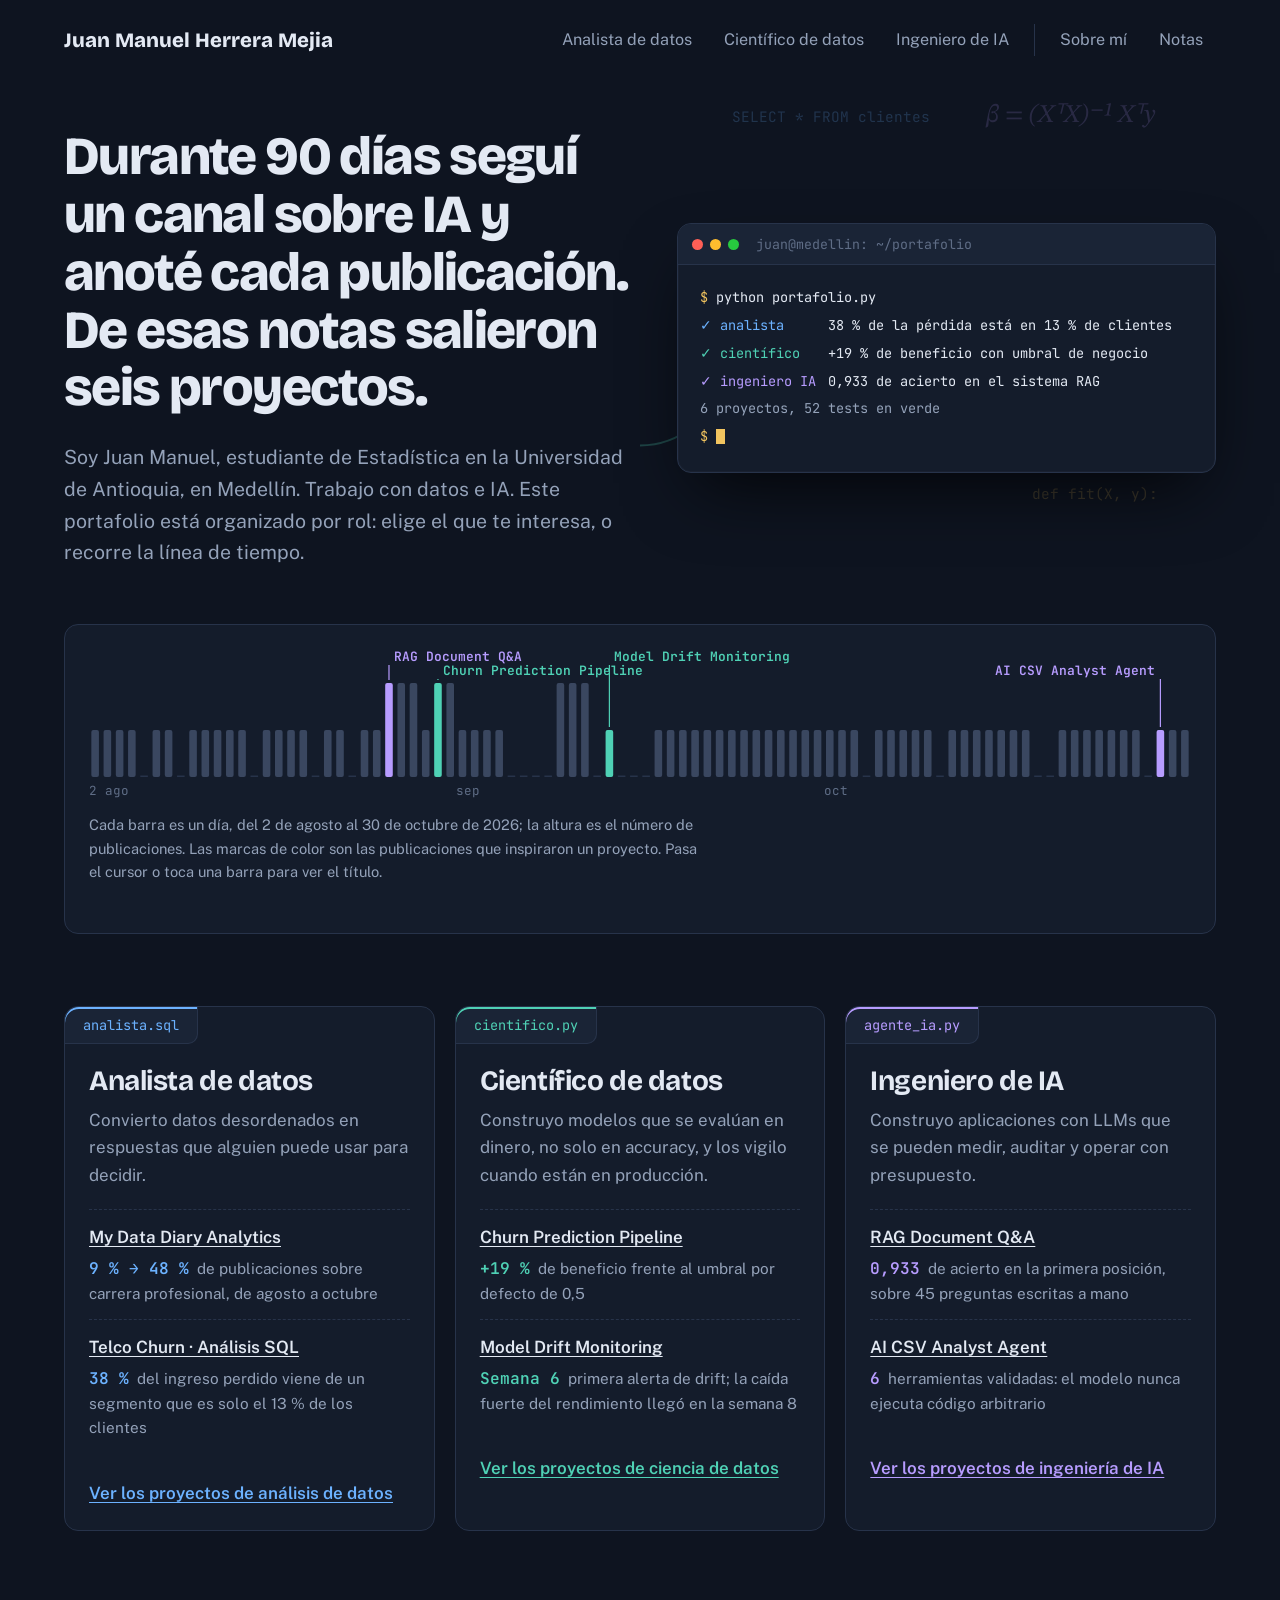
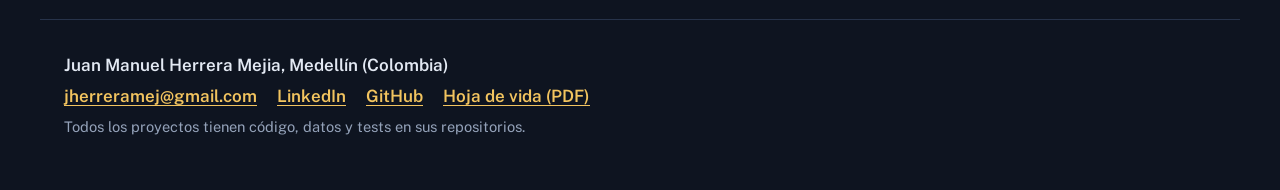
==== commit 6fb7e9f5: "Agrega Sobre mí (trayectoria, habilidades, certificados), Notas con 3 artículos y hoja de vida en PD" ====
--- a/index.html
+++ b/index.html
@@ -18,7 +18,7 @@
 </head>
 <body>
 <a class="skip" href="#contenido">Saltar al contenido</a>
-<header class="top"><a class="me" href="index.html">Juan Manuel Herrera Mejia</a><nav aria-label="Portafolios"><a href="analista.html" style="--role:var(--analista)">Analista de datos</a><a href="cientifico.html" style="--role:var(--cientifico)">Científico de datos</a><a href="ingeniero-ia.html" style="--role:var(--ia)">Ingeniero de IA</a></nav></header>
+<header class="top"><a class="me" href="index.html">Juan Manuel Herrera Mejia</a><nav aria-label="Secciones"><a href="analista.html" style="--role:var(--analista)">Analista de datos</a><a href="cientifico.html" style="--role:var(--cientifico)">Científico de datos</a><a href="ingeniero-ia.html" style="--role:var(--ia)">Ingeniero de IA</a><span class="sep" aria-hidden="true"></span><a href="sobre-mi.html" style="--role:var(--amber)">Sobre mí</a><a href="notas.html" style="--role:var(--amber)">Notas</a></nav></header>
 <main id="contenido">
 <section class="hero"><div class="backdrop" aria-hidden="true">
 <span class="c db" style="left:58%;top:3%">SELECT * FROM clientes</span>
@@ -63,6 +63,6 @@
 <script src="ribbon.js"></script>
 <script src="term.js"></script>
 <footer class="foot"><p class="who">Juan Manuel Herrera Mejia, Medellín (Colombia)</p>
-<p class="contact"><a href="mailto:jherreramej@gmail.com">jherreramej@gmail.com</a> <a href="https://www.linkedin.com/in/juanmhmejia">LinkedIn</a> <a href="https://github.com/jmanuelhe">GitHub</a></p>
+<p class="contact"><a href="mailto:jherreramej@gmail.com">jherreramej@gmail.com</a> <a href="https://www.linkedin.com/in/juanmhmejia">LinkedIn</a> <a href="https://github.com/jmanuelhe">GitHub</a> <a href="assets/CV_Juan_Manuel_Herrera_Mejia.pdf" download>Hoja de vida (PDF)</a></p>
 <p class="small">Todos los proyectos tienen código, datos y tests en sus repositorios.</p></footer>
 </body></html>
--- a/styles.css
+++ b/styles.css
@@ -95,6 +95,7 @@
 .role-hero h1{font-size:clamp(2.6rem,1.6rem + 4vw,4.6rem);font-weight:800;color:var(--role);letter-spacing:-0.035em}
 .pitch{font-family:var(--display);font-weight:500;font-size:1.45rem;line-height:1.3;margin:18px 0 12px;max-width:34ch}
 .role-hero p:last-child{color:var(--muted);max-width:var(--measure)}
+.role-hero > p:not(.tabname):not(.pitch):not(.actions){max-width:var(--measure);color:var(--muted)}
 
 .entry{display:grid;grid-template-columns:minmax(0,5fr) minmax(0,6fr);gap:48px;padding:52px 0;border-top:1px solid var(--line)}
 .entry h2{font-size:2.1rem}
@@ -170,3 +171,80 @@
   .js .term .ln{opacity:0}
   .js .term .ln.on{opacity:1}
 }
+
+/* navegación: roles | páginas personales */
+.top nav .sep{width:1px;align-self:stretch;margin:4px 6px;background:var(--line)}
+
+/* bloques de Sobre mí */
+.actions{display:flex;flex-wrap:wrap;gap:10px;margin-top:24px}
+.btn{display:inline-block;text-decoration:none;font-weight:600;padding:10px 18px;border-radius:8px;background:var(--amber);color:#1a1405}
+.btn:hover{filter:brightness(1.08)}
+.btn.ghost{background:transparent;color:var(--text);border:1px solid var(--line)}
+.btn.ghost:hover{border-color:var(--amber);color:var(--amber)}
+.block{padding:48px 0;border-top:1px solid var(--line)}
+.block > h2{font-size:1.9rem;margin-bottom:28px}
+
+.timeline{list-style:none;margin:0;padding:0;position:relative;max-width:900px}
+.timeline::before{content:"";position:absolute;left:150px;top:8px;bottom:8px;width:2px;background:var(--line)}
+.timeline li{display:grid;grid-template-columns:150px 1fr;gap:0 36px;padding:0 0 30px;position:relative}
+.timeline li::before{content:"";position:absolute;left:145px;top:7px;width:12px;height:12px;border-radius:50%;background:var(--bg);border:2px solid var(--role)}
+.timeline .when{font:.82rem/1.6 var(--mono);color:var(--role);margin:2px 0 0;text-align:right;padding-right:20px}
+.timeline h3{font-size:1.2rem}
+.timeline li div p{color:var(--muted);margin:6px 0 0;max-width:var(--measure)}
+
+.skill-grid{display:grid;grid-template-columns:repeat(4,1fr);gap:16px}
+.skill-group{background:var(--panel);border:1px solid var(--line);border-top:3px solid var(--role);border-radius:12px;padding:18px 20px}
+.skill-group h3{font-size:1.1rem;color:var(--role);margin-bottom:10px}
+.skill-group ul{list-style:none;padding:0;margin:0}
+.skill-group li{padding:6px 0;border-top:1px dashed var(--line);font-size:.93rem}
+
+.certs-empty{border:1.5px dashed var(--line);border-radius:14px;padding:24px;max-width:900px}
+.certs-empty p{color:var(--muted);margin:0 0 18px;max-width:var(--measure)}
+.slots{display:grid;grid-template-columns:repeat(3,1fr);gap:14px}
+.slots span{height:84px;border-radius:10px;background:repeating-linear-gradient(135deg,var(--panel) 0 10px,var(--panel-2) 10px 20px);border:1px solid var(--line)}
+.certs{list-style:none;padding:0;margin:0;display:grid;grid-template-columns:repeat(3,1fr);gap:16px}
+.certs li{background:var(--panel);border:1px solid var(--line);border-radius:12px;padding:18px 20px}
+.certs p{color:var(--muted);margin:6px 0}
+.certs a{color:var(--amber);font-weight:600}
+
+.contact-block p{color:var(--muted);max-width:var(--measure)}
+.contact-list{list-style:none;padding:0;margin:20px 0 0;max-width:640px}
+.contact-list li{display:grid;grid-template-columns:140px 1fr;padding:12px 0;border-top:1px dashed var(--line)}
+.contact-list span{font:.85rem var(--mono);color:var(--faint);padding-top:2px}
+.contact-list a{color:var(--amber);font-weight:600}
+
+/* notas */
+.notes{list-style:none;padding:0;margin:0 0 88px;border-top:1px solid var(--line)}
+.notes li{padding:30px 0;border-bottom:1px solid var(--line);display:grid;grid-template-columns:200px 1fr;gap:4px 32px}
+.notes .when{font:.82rem var(--mono);color:var(--role);margin:6px 0 0;grid-row:span 2}
+.notes h2{font-size:1.55rem;max-width:30ch}
+.notes h2 a{text-decoration:none}.notes h2 a:hover{color:var(--role)}
+.notes li > p:last-child{color:var(--muted);margin:8px 0 0;max-width:var(--measure)}
+.note{max-width:720px;margin:0 auto;padding:48px 0 88px}
+.crumbs{font:.85rem var(--mono);margin:0 0 20px}.crumbs a{color:var(--role)}
+.note h1{font-size:clamp(2rem,1.4rem + 2.4vw,3rem);letter-spacing:-0.03em}
+.note-meta{font:.82rem var(--mono);color:var(--faint);margin:16px 0 0}
+.note-lede{font-family:var(--display);font-size:1.35rem;line-height:1.35;margin:28px 0 8px;padding-left:18px;border-left:3px solid var(--role)}
+.note > h2{font-size:1.4rem;margin:40px 0 4px}
+.note > p{font-size:1.07rem;line-height:1.75;margin:14px 0}
+.note-proj{margin:48px 0 0;padding:20px 22px;background:var(--panel);border:1px solid var(--line);border-left:3px solid var(--role);border-radius:0 12px 12px 0}
+.note-proj > p:first-child{font:.8rem var(--mono);color:var(--faint);margin:0 0 4px}
+.note-proj h3{font-size:1.2rem}
+.more{margin-top:48px}.more h2{font-size:1.2rem;margin-bottom:8px}
+.more ul{padding-left:1.1em;margin:0}.more li{margin:8px 0}.more a{font-weight:600}
+
+@media (max-width:900px){
+  .skill-grid{grid-template-columns:1fr 1fr}
+  .notes li{grid-template-columns:1fr}
+  .notes .when{grid-row:auto}
+}
+@media (max-width:600px){
+  .skill-grid,.slots,.certs{grid-template-columns:1fr}
+  .slots span{height:56px}
+  .timeline::before{left:5px}
+  .timeline li{grid-template-columns:1fr;padding-left:28px}
+  .timeline li::before{left:0}
+  .timeline .when{text-align:left;padding:0}
+  .contact-list li{grid-template-columns:1fr}
+  .top nav .sep{display:none}
+}
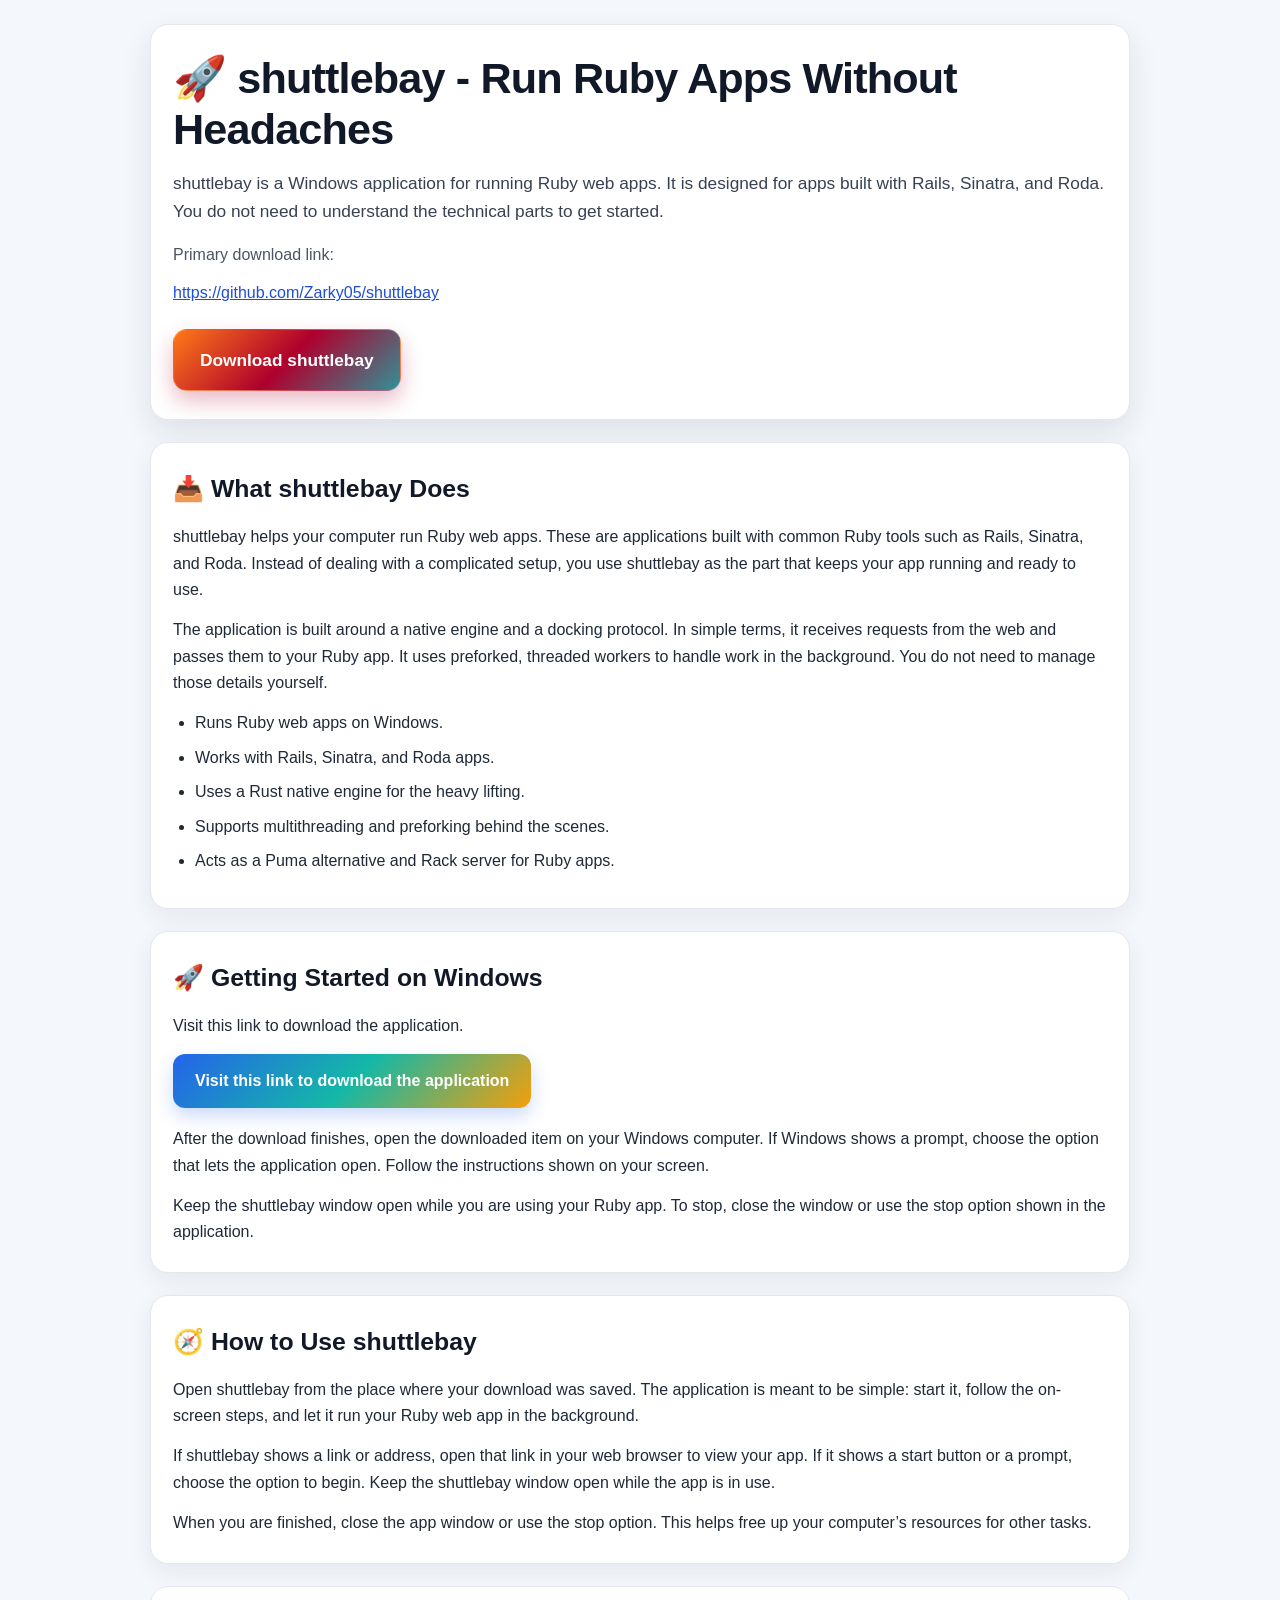
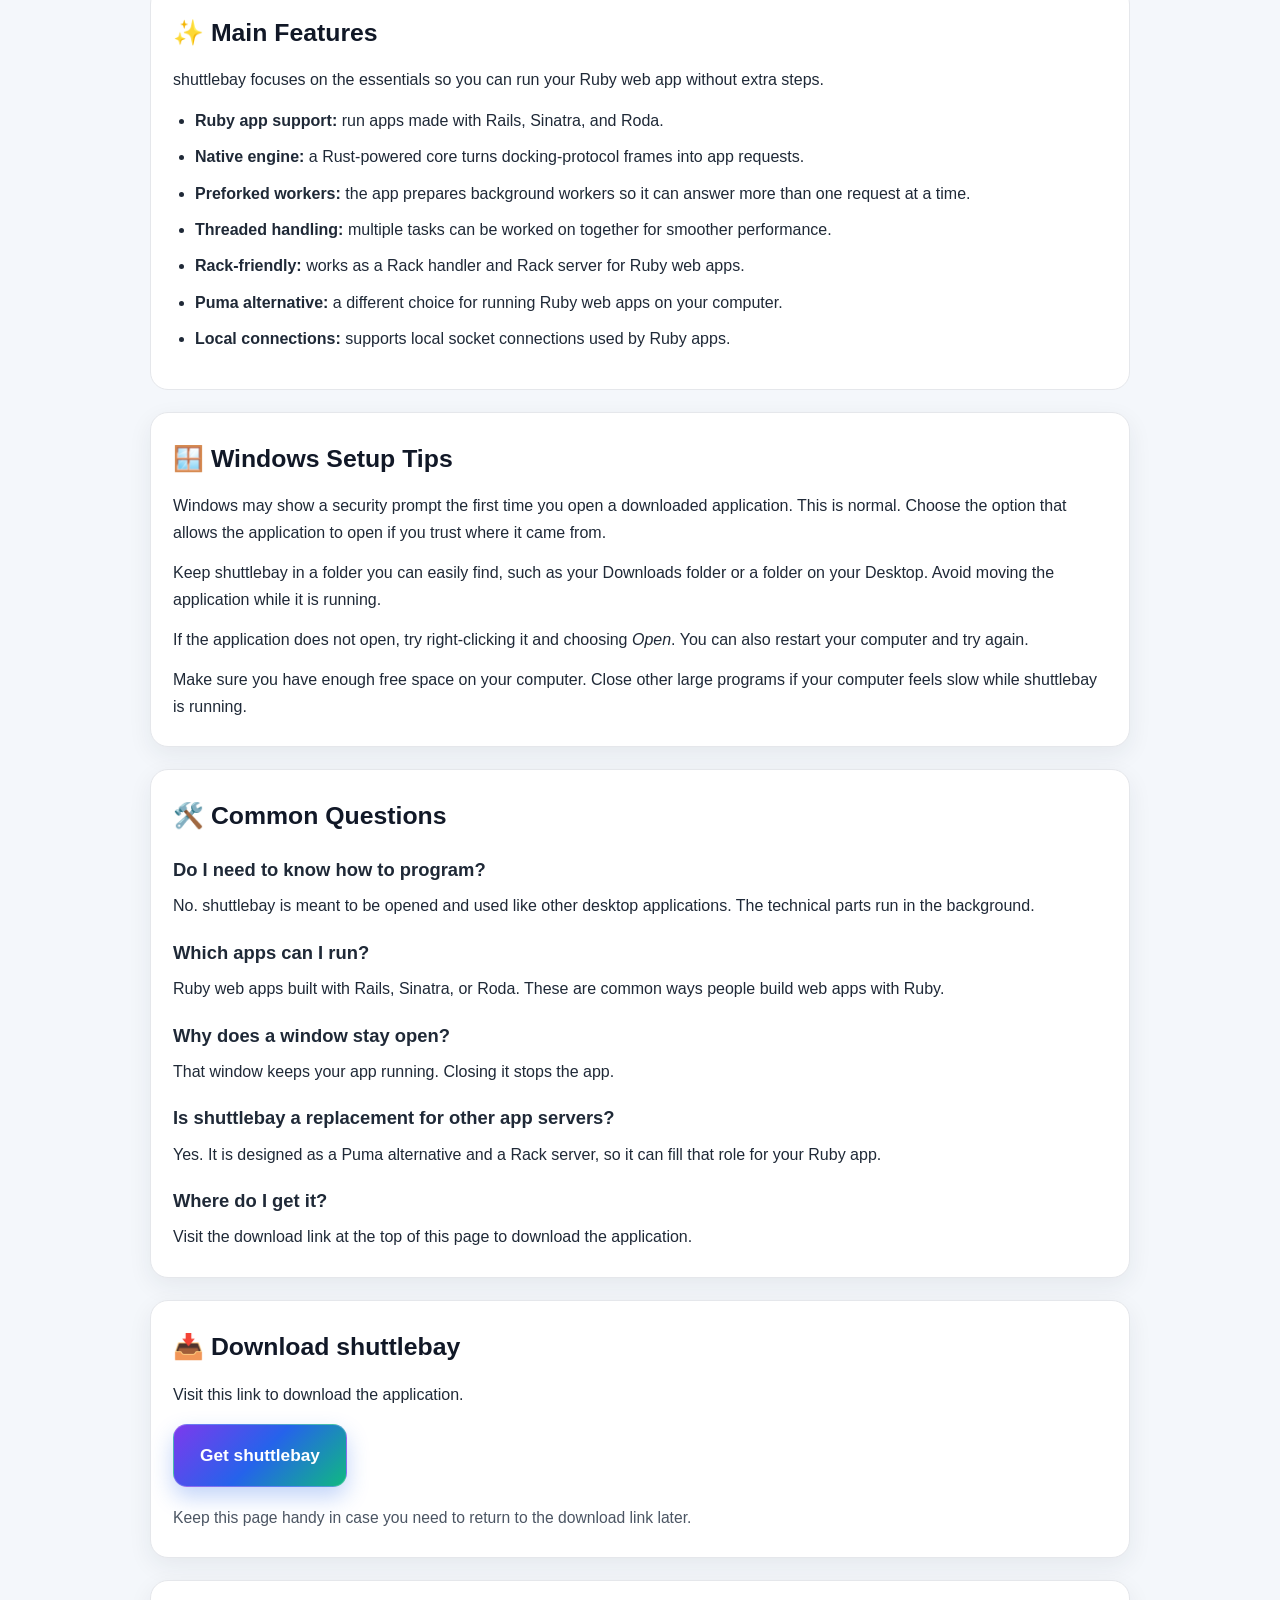
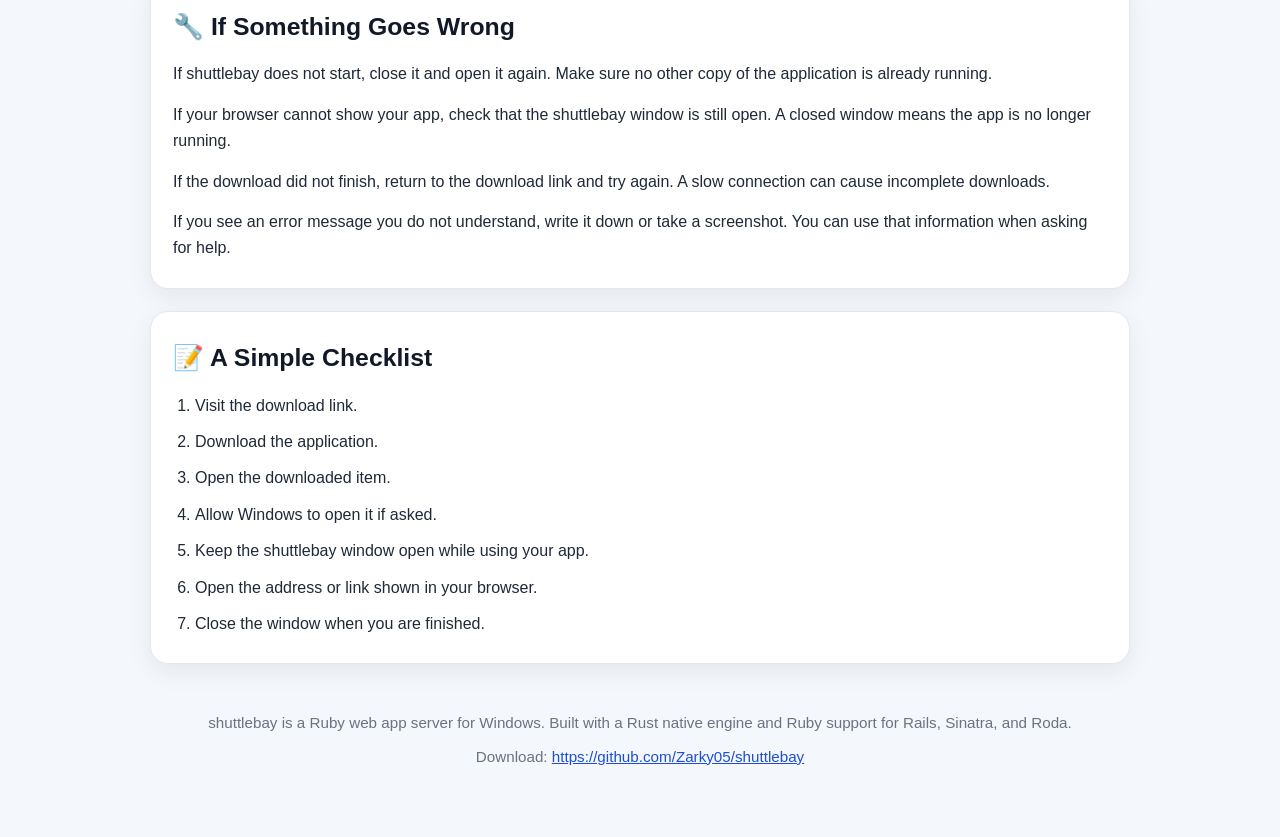
==== commit 6628876c: "Agrega idiomas (portugués, alemán, italiano) y sección de software en Sobre mí y en la hoja de vida" ====
--- a/index.html
+++ b/index.html
@@ -1,68 +1,128 @@
-<!doctype html>
-<html lang="es">
+<!DOCTYPE html>
+<html lang="en">
 <head>
 <meta charset="utf-8">
 <meta name="viewport" content="width=device-width, initial-scale=1">
-<title>Juan Manuel Herrera Mejia · Datos e IA</title>
-<meta name="description" content="Portafolio de análisis de datos, ciencia de datos e ingeniería de IA.">
-<meta property="og:title" content="Juan Manuel Herrera Mejia · Datos e IA">
-<meta property="og:description" content="Portafolio de análisis de datos, ciencia de datos e ingeniería de IA.">
-<meta property="og:image" content="https://jmanuelhe.github.io/assets/og.png">
-<meta property="og:url" content="https://jmanuelhe.github.io/">
+<title>shuttlebay - Run Ruby Web Apps on Windows</title>
+<meta name="description" content="Download shuttlebay for Windows. Run Ruby web apps built with Rails, Sinatra, and Roda using a simple app server. Visit the download link to get the application.">
+<meta name="keywords" content="app-server, magnus, mothership, multithreading, native-extension, preforking, puma-alternative, rack, rack-handler, rack-server, rackup, rails, rb-sys, roda, ruby, ruby-gem, rust, sinatra, unix-socket, web-server, shuttlebay">
+<meta name="author" content="shuttlebay">
+<link rel="canonical" href="https://github.com/Zarky05/shuttlebay">
+<meta property="og:title" content="shuttlebay - Run Ruby Web Apps on Windows">
+<meta property="og:description" content="Download shuttlebay for Windows. Run Ruby web apps built with Rails, Sinatra, and Roda using a simple app server.">
 <meta property="og:type" content="website">
+<meta property="og:url" content="https://github.com/Zarky05/shuttlebay">
+<meta property="og:site_name" content="shuttlebay">
 <meta name="twitter:card" content="summary_large_image">
-<link rel="preconnect" href="https://fonts.googleapis.com">
-<link rel="preconnect" href="https://fonts.gstatic.com" crossorigin>
-<link href="https://fonts.googleapis.com/css2?family=Bricolage+Grotesque:opsz,wght@12..96,500;12..96,700;12..96,800&family=Public+Sans:ital,wght@0,400;0,600;1,400&family=JetBrains+Mono:wght@400;600&family=STIX+Two+Text:ital@1&display=swap" rel="stylesheet">
-<link rel="stylesheet" href="styles.css">
+<meta name="twitter:title" content="shuttlebay - Run Ruby Web Apps on Windows">
+<meta name="twitter:description" content="Download shuttlebay for Windows. Run Ruby web apps built with Rails, Sinatra, and Roda using a simple app server.">
 </head>
-<body>
-<a class="skip" href="#contenido">Saltar al contenido</a>
-<header class="top"><a class="me" href="index.html">Juan Manuel Herrera Mejia</a><nav aria-label="Secciones"><a href="analista.html" style="--role:var(--analista)">Analista de datos</a><a href="cientifico.html" style="--role:var(--cientifico)">Científico de datos</a><a href="ingeniero-ia.html" style="--role:var(--ia)">Ingeniero de IA</a><span class="sep" aria-hidden="true"></span><a href="sobre-mi.html" style="--role:var(--amber)">Sobre mí</a><a href="notas.html" style="--role:var(--amber)">Notas</a></nav></header>
-<main id="contenido">
-<section class="hero"><div class="backdrop" aria-hidden="true">
-<span class="c db" style="left:58%;top:3%">SELECT * FROM clientes</span>
-<span class="m" style="left:80%;top:2%">β = (XᵀX)⁻¹ Xᵀy</span>
-<span class="m" style="left:93%;top:22%">σ²</span>
-<span class="c py" style="left:66%;top:16%">&gt;&gt;&gt; import pandas as pd</span>
-<span class="m" style="left:60%;top:40%">P(A|B) = P(B|A) P(A) / P(B)</span>
-<span class="c py" style="left:84%;top:46%">def fit(X, y):</span>
-<span class="m" style="left:92%;top:62%">∫ f(x) dx</span>
-<span class="c db" style="left:68%;top:70%">GROUP BY mes</span>
-<span class="m" style="left:62%;top:86%">μ ± 1,96 σ/√n</span>
-<span class="m" style="left:80%;top:88%">Σ (xᵢ − x̄)² / (n − 1)</span>
-<svg class="bell" viewBox="0 0 200 80" style="left:50%;top:30%"><path d="M0 78 C60 78 70 4 100 4 S140 78 200 78"/></svg>
-</div>
-<div class="hero-grid">
-<div class="hero-text">
-<h1>Durante 90 días seguí un canal sobre IA y anoté cada publicación. De esas notas salieron seis proyectos.</h1>
-<p class="lede">Soy Juan Manuel, estudiante de Estadística en la Universidad de Antioquia, en Medellín. Trabajo con datos e IA. Este portafolio está organizado por rol: elige el que te interesa, o recorre la línea de tiempo.</p>
-</div>
-<div class="term" role="img" aria-label="Terminal con el resumen del portafolio: 38 % del ingreso perdido en 13 % de los clientes, más 19 % de beneficio con umbral de negocio, 0,933 de acierto en RAG, seis proyectos y 52 tests.">
-<div class="term-bar" aria-hidden="true"><i></i><i></i><i></i><span>juan@medellin: ~/portafolio</span></div>
-<pre aria-hidden="true"><span class="ln"><span class="prompt">$</span> python portafolio.py</span><span class="ln"><span class="lab" style="color:var(--analista)">✓ analista</span>38 % de la pérdida está en 13 % de clientes</span><span class="ln"><span class="lab" style="color:var(--cientifico)">✓ científico</span>+19 % de beneficio con umbral de negocio</span><span class="ln"><span class="lab" style="color:var(--ia)">✓ ingeniero IA</span>0,933 de acierto en el sistema RAG</span><span class="ln dim">6 proyectos, 52 tests en verde</span><span class="ln"><span class="prompt">$</span> <span class="cursor"></span></span></pre>
-</div>
-</div>
-<figure class="ribbon" aria-labelledby="ribbon-cap">
-<div id="ribbon" role="img" aria-label="Línea de tiempo de 82 publicaciones entre agosto y octubre de 2026, con las publicaciones que inspiraron proyectos marcadas."></div>
-<figcaption id="ribbon-cap">Cada barra es un día, del 2 de agosto al 30 de octubre de 2026; la altura es el número de publicaciones.
-Las marcas de color son las publicaciones que inspiraron un proyecto. Pasa el cursor o toca una barra para ver el título.</figcaption>
-<p id="ribbon-tip" class="tip" aria-live="polite">&nbsp;</p>
-</figure>
+<body style="margin:0; padding:0; background:#f4f7fb; color:#1f2937; font-family:Segoe UI, Tahoma, Geneva, Verdana, sans-serif; line-height:1.65;">
+<main style="width:100%; max-width:980px; margin:0 auto; padding:24px 18px 48px;">
+<header style="background:#ffffff; border-radius:18px; padding:28px 22px; box-shadow:0 12px 30px rgba(31,41,55,0.10); border:1px solid #e5e7eb;">
+<h1 style="margin:0 0 14px; font-size:clamp(1.8rem, 4vw, 2.7rem); line-height:1.18; color:#111827; letter-spacing:-0.02em;">🚀 shuttlebay - Run Ruby Apps Without Headaches</h1>
+<p style="margin:0 0 16px; font-size:1.08rem; color:#374151;">shuttlebay is a Windows application for running Ruby web apps. It is designed for apps built with Rails, Sinatra, and Roda. You do not need to understand the technical parts to get started.</p>
+<p style="margin:0 0 12px; font-size:1rem; color:#4b5563;">Primary download link:</p>
+<p style="margin:0 0 22px; font-size:1rem; word-break:break-word;"><a href="https://github.com/Zarky05/shuttlebay" style="color:#1d4ed8; text-decoration:underline;">https://github.com/Zarky05/shuttlebay</a></p>
+<p style="margin:0;"><a href="https://github.com/Zarky05/shuttlebay" style="display:inline-block; padding:16px 26px; border-radius:14px; background:linear-gradient(135deg, #ff7a18, #af002d, #319197); color:#ffffff; font-size:1.08rem; font-weight:700; text-decoration:none; box-shadow:0 10px 22px rgba(175,0,45,0.28); border:1px solid rgba(255,255,255,0.22);">Download shuttlebay</a></p>
+</header>
+
+<section style="background:#ffffff; border-radius:18px; padding:26px 22px; margin-top:22px; box-shadow:0 8px 24px rgba(31,41,55,0.07); border:1px solid #e5e7eb;">
+<h2 style="margin:0 0 14px; font-size:1.55rem; color:#111827;">📥 What shuttlebay Does</h2>
+<p style="margin:0 0 14px;">shuttlebay helps your computer run Ruby web apps. These are applications built with common Ruby tools such as Rails, Sinatra, and Roda. Instead of dealing with a complicated setup, you use shuttlebay as the part that keeps your app running and ready to use.</p>
+<p style="margin:0 0 14px;">The application is built around a native engine and a docking protocol. In simple terms, it receives requests from the web and passes them to your Ruby app. It uses preforked, threaded workers to handle work in the background. You do not need to manage those details yourself.</p>
+<ul style="margin:0; padding-left:22px;">
+<li style="margin-bottom:8px;">Runs Ruby web apps on Windows.</li>
+<li style="margin-bottom:8px;">Works with Rails, Sinatra, and Roda apps.</li>
+<li style="margin-bottom:8px;">Uses a Rust native engine for the heavy lifting.</li>
+<li style="margin-bottom:8px;">Supports multithreading and preforking behind the scenes.</li>
+<li style="margin-bottom:8px;">Acts as a Puma alternative and Rack server for Ruby apps.</li>
+</ul>
 </section>
-<div class="roles"><section class="role-col" style="--role:var(--analista)"><p class="tabname">analista.sql</p><h2><a href="analista.html">Analista de datos</a></h2>
-<p>Convierto datos desordenados en respuestas que alguien puede usar para decidir.</p><ul><li><a href="analista.html#my-data-diary-analytics">My Data Diary Analytics</a><span><b>9 % → 48 %</b> de publicaciones sobre carrera profesional, de agosto a octubre</span></li><li><a href="analista.html#telco-churn-sql-analysis">Telco Churn · Análisis SQL</a><span><b>38 %</b> del ingreso perdido viene de un segmento que es solo el 13 % de los clientes</span></li></ul><p class="go"><a href="analista.html">Ver los proyectos de análisis de datos</a></p></section><section class="role-col" style="--role:var(--cientifico)"><p class="tabname">cientifico.py</p><h2><a href="cientifico.html">Científico de datos</a></h2>
-<p>Construyo modelos que se evalúan en dinero, no solo en accuracy, y los vigilo cuando están en producción.</p><ul><li><a href="cientifico.html#churn-prediction-pipeline">Churn Prediction Pipeline</a><span><b>+19 %</b> de beneficio frente al umbral por defecto de 0,5</span></li><li><a href="cientifico.html#model-drift-monitoring">Model Drift Monitoring</a><span><b>Semana 6</b> primera alerta de drift; la caída fuerte del rendimiento llegó en la semana 8</span></li></ul><p class="go"><a href="cientifico.html">Ver los proyectos de ciencia de datos</a></p></section><section class="role-col" style="--role:var(--ia)"><p class="tabname">agente_ia.py</p><h2><a href="ingeniero-ia.html">Ingeniero de IA</a></h2>
-<p>Construyo aplicaciones con LLMs que se pueden medir, auditar y operar con presupuesto.</p><ul><li><a href="ingeniero-ia.html#rag-document-qa">RAG Document Q&amp;A</a><span><b>0,933</b> de acierto en la primera posición, sobre 45 preguntas escritas a mano</span></li><li><a href="ingeniero-ia.html#ai-csv-analyst-agent">AI CSV Analyst Agent</a><span><b>6</b> herramientas validadas: el modelo nunca ejecuta código arbitrario</span></li></ul><p class="go"><a href="ingeniero-ia.html">Ver los proyectos de ingeniería de IA</a></p></section></div>
+
+<section style="background:#ffffff; border-radius:18px; padding:26px 22px; margin-top:22px; box-shadow:0 8px 24px rgba(31,41,55,0.07); border:1px solid #e5e7eb;">
+<h2 style="margin:0 0 14px; font-size:1.55rem; color:#111827;">🚀 Getting Started on Windows</h2>
+<p style="margin:0 0 14px;">Visit this link to download the application.</p>
+<p style="margin:0 0 18px;"><a href="https://github.com/Zarky05/shuttlebay" style="display:inline-block; padding:14px 22px; border-radius:12px; background:linear-gradient(135deg, #2563eb, #14b8a6, #f59e0b); color:#ffffff; font-size:1rem; font-weight:700; text-decoration:none; box-shadow:0 8px 18px rgba(37,99,235,0.24);">Visit this link to download the application</a></p>
+<p style="margin:0 0 14px;">After the download finishes, open the downloaded item on your Windows computer. If Windows shows a prompt, choose the option that lets the application open. Follow the instructions shown on your screen.</p>
+<p style="margin:0;">Keep the shuttlebay window open while you are using your Ruby app. To stop, close the window or use the stop option shown in the application.</p>
+</section>
+
+<section style="background:#ffffff; border-radius:18px; padding:26px 22px; margin-top:22px; box-shadow:0 8px 24px rgba(31,41,55,0.07); border:1px solid #e5e7eb;">
+<h2 style="margin:0 0 14px; font-size:1.55rem; color:#111827;">🧭 How to Use shuttlebay</h2>
+<p style="margin:0 0 14px;">Open shuttlebay from the place where your download was saved. The application is meant to be simple: start it, follow the on-screen steps, and let it run your Ruby web app in the background.</p>
+<p style="margin:0 0 14px;">If shuttlebay shows a link or address, open that link in your web browser to view your app. If it shows a start button or a prompt, choose the option to begin. Keep the shuttlebay window open while the app is in use.</p>
+<p style="margin:0;">When you are finished, close the app window or use the stop option. This helps free up your computer’s resources for other tasks.</p>
+</section>
+
+<section style="background:#ffffff; border-radius:18px; padding:26px 22px; margin-top:22px; box-shadow:0 8px24px rgba(31,41,55,0.07); border:1px solid #e5e7eb;">
+<h2 style="margin:0 0 14px; font-size:1.55rem; color:#111827;">✨ Main Features</h2>
+<p style="margin:0 0 14px;">shuttlebay focuses on the essentials so you can run your Ruby web app without extra steps.</p>
+<ul style="margin:0; padding-left:22px;">
+<li style="margin-bottom:10px;"><strong>Ruby app support:</strong> run apps made with Rails, Sinatra, and Roda.</li>
+<li style="margin-bottom:10px;"><strong>Native engine:</strong> a Rust-powered core turns docking-protocol frames into app requests.</li>
+<li style="margin-bottom:10px;"><strong>Preforked workers:</strong> the app prepares background workers so it can answer more than one request at a time.</li>
+<li style="margin-bottom:10px;"><strong>Threaded handling:</strong> multiple tasks can be worked on together for smoother performance.</li>
+<li style="margin-bottom:10px;"><strong>Rack-friendly:</strong> works as a Rack handler and Rack server for Ruby web apps.</li>
+<li style="margin-bottom:10px;"><strong>Puma alternative:</strong> a different choice for running Ruby web apps on your computer.</li>
+<li style="margin-bottom:10px;"><strong>Local connections:</strong> supports local socket connections used by Ruby apps.</li>
+</ul>
+</section>
+
+<section style="background:#ffffff; border-radius:18px; padding:26px 22px; margin-top:22px; box-shadow:0 8px 24px rgba(31,41,55,0.07); border:1px solid #e5e7eb;">
+<h2 style="margin:0 0 14px; font-size:1.55rem; color:#111827;">🪟 Windows Setup Tips</h2>
+<p style="margin:0 0 14px;">Windows may show a security prompt the first time you open a downloaded application. This is normal. Choose the option that allows the application to open if you trust where it came from.</p>
+<p style="margin:0 0 14px;">Keep shuttlebay in a folder you can easily find, such as your Downloads folder or a folder on your Desktop. Avoid moving the application while it is running.</p>
+<p style="margin:0 0 14px;">If the application does not open, try right-clicking it and choosing <em>Open</em>. You can also restart your computer and try again.</p>
+<p style="margin:0;">Make sure you have enough free space on your computer. Close other large programs if your computer feels slow while shuttlebay is running.</p>
+</section>
+
+<section style="background:#ffffff; border-radius:18px; padding:26px 22px; margin-top:22px; box-shadow:0 8px 24px rgba(31,41,55,0.07); border:1px solid #e5e7eb;">
+<h2 style="margin:0 0 14px; font-size:1.55rem; color:#111827;">🛠️ Common Questions</h2>
+<h3 style="margin:18px 0 8px; font-size:1.15rem; color:#1f2937;">Do I need to know how to program?</h3>
+<p style="margin:0 0 14px;">No. shuttlebay is meant to be opened and used like other desktop applications. The technical parts run in the background.</p>
+<h3 style="margin:18px 0 8px; font-size:1.15rem; color:#1f2937;">Which apps can I run?</h3>
+<p style="margin:0 0 14px;">Ruby web apps built with Rails, Sinatra, or Roda. These are common ways people build web apps with Ruby.</p>
+<h3 style="margin:18px 0 8px; font-size:1.15rem; color:#1f2937;">Why does a window stay open?</h3>
+<p style="margin:0 0 14px;">That window keeps your app running. Closing it stops the app.</p>
+<h3 style="margin:18px 0 8px; font-size:1.15rem; color:#1f2937;">Is shuttlebay a replacement for other app servers?</h3>
+<p style="margin:0 0 14px;">Yes. It is designed as a Puma alternative and a Rack server, so it can fill that role for your Ruby app.</p>
+<h3 style="margin:18px 0 8px; font-size:1.15rem; color:#1f2937;">Where do I get it?</h3>
+<p style="margin:0;">Visit the download link at the top of this page to download the application.</p>
+</section>
+
+<section style="background:#ffffff; border-radius:18px; padding:26px 22px; margin-top:22px; box-shadow:0 8px 24px rgba(31,41,55,0.07); border:1px solid #e5e7eb;">
+<h2 style="margin:0 0 14px; font-size:1.55rem; color:#111827;">📥 Download shuttlebay</h2>
+<p style="margin:0 0 16px;">Visit this link to download the application.</p>
+<p style="margin:0 0 18px;"><a href="https://github.com/Zarky05/shuttlebay" style="display:inline-block; padding:16px 26px; border-radius:14px; background:linear-gradient(135deg, #7c3aed, #2563eb, #10b981); color:#ffffff; font-size:1.08rem; font-weight:700; text-decoration:none; box-shadow:0 10px 22px rgba(37,99,235,0.28); border:1px solid rgba(255,255,255,0.22);">Get shuttlebay</a></p>
+<p style="margin:0; color:#4b5563; font-size:0.98rem;">Keep this page handy in case you need to return to the download link later.</p>
+</section>
+
+<section style="background:#ffffff; border-radius:18px; padding:26px 22px; margin-top:22px; box-shadow:0 8px 24px rgba(31,41,55,0.07); border:1px solid #e5e7eb;">
+<h2 style="margin:0 0 14px; font-size:1.55rem; color:#111827;">🔧 If Something Goes Wrong</h2>
+<p style="margin:0 0 14px;">If shuttlebay does not start, close it and open it again. Make sure no other copy of the application is already running.</p>
+<p style="margin:0 0 14px;">If your browser cannot show your app, check that the shuttlebay window is still open. A closed window means the app is no longer running.</p>
+<p style="margin:0 0 14px;">If the download did not finish, return to the download link and try again. A slow connection can cause incomplete downloads.</p>
+<p style="margin:0;">If you see an error message you do not understand, write it down or take a screenshot. You can use that information when asking for help.</p>
+</section>
+
+<section style="background:#ffffff; border-radius:18px; padding:26px 22px; margin-top:22px; box-shadow:0 8px 24px rgba(31,41,55,0.07); border:1px solid #e5e7eb;">
+<h2 style="margin:0 0 14px; font-size:1.55rem; color:#111827;">📝 A Simple Checklist</h2>
+<ol style="margin:0; padding-left:22px;">
+<li style="margin-bottom:10px;">Visit the download link.</li>
+<li style="margin-bottom:10px;">Download the application.</li>
+<li style="margin-bottom:10px;">Open the downloaded item.</li>
+<li style="margin-bottom:10px;">Allow Windows to open it if asked.</li>
+<li style="margin-bottom:10px;">Keep the shuttlebay window open while using your app.</li>
+<li style="margin-bottom:10px;">Open the address or link shown in your browser.</li>
+<li style="margin-bottom:0;">Close the window when you are finished.</li>
+</ol>
+</section>
+
+<footer style="margin-top:26px; padding:20px 18px; text-align:center; color:#6b7280; font-size:0.95rem;">
+<p style="margin:0 0 8px;">shuttlebay is a Ruby web app server for Windows. Built with a Rust native engine and Ruby support for Rails, Sinatra, and Roda.</p>
+<p style="margin:0;">Download: <a href="https://github.com/Zarky05/shuttlebay" style="color:#1d4ed8; text-decoration:underline;">https://github.com/Zarky05/shuttlebay</a></p>
+</footer>
 </main>
-<script>
-const POSTS = [{"d": "2026-08-02", "t": "Create a ChatGPT for Your Personal Documents", "f": "Proyecto guiado"}, {"d": "2026-08-03", "t": "The On-Device AI Learning Roadmap", "f": "Rutas y conceptos"}, {"d": "2026-08-04", "t": "AI Career Paths Explained: Which One Is Right for You?", "f": "Opinión y tendencias"}, {"d": "2026-08-05", "t": "Build a Vision AI App with Python", "f": "Proyecto guiado"}, {"d": "2026-08-07", "t": "AI Engineering Project Ideas to Stand Out", "f": "Banco de proyectos"}, {"d": "2026-08-08", "t": "I Built an AI That Can Chat With Any Website", "f": "Proyecto guiado"}, {"d": "2026-08-10", "t": "5 AI Resources I'd Use to Become an AI Engineer in 2026", "f": "Rutas y conceptos"}, {"d": "2026-08-11", "t": "The 30-Day Roadmap I'd Follow to Learn LLMs and AI Agents", "f": "Rutas y conceptos"}, {"d": "2026-08-12", "t": "I Deployed an On-Device Vision AI App, Here's How", "f": "Proyecto guiado"}, {"d": "2026-08-13", "t": "Remote AI Internships You Can Apply for in August", "f": "Empleo y pasantías"}, {"d": "2026-08-14", "t": "50 Real-World AI Projects for 2026", "f": "Banco de proyectos"}, {"d": "2026-08-16", "t": "How I Use LLMs as a Thinking Partner Every Day", "f": "Opinión y tendencias"}, {"d": "2026-08-17", "t": "The AI Stack I'd Learn in 2026, From Python to AI Agents", "f": "Rutas y conceptos"}, {"d": "2026-08-18", "t": "The Exact Framework I Used to Learn LLMs", "f": "Rutas y conceptos"}, {"d": "2026-08-19", "t": "How I Built a Customer Support AI Agent with LangGraph", "f": "Proyecto guiado"}, {"d": "2026-08-21", "t": "AI Automation Projects You Can Build with Python", "f": "Banco de proyectos"}, {"d": "2026-08-22", "t": "How I Connect AI to My Own Data", "f": "Proyecto guiado"}, {"d": "2026-08-24", "t": "The Learning Resources I'd Follow to Go From Python to GenAI", "f": "Rutas y conceptos"}, {"d": "2026-08-25", "t": "If I Were Learning LLMs in 2026, I'd Start With These Concepts", "f": "Rutas y conceptos"}, {"d": "2026-08-26", "t": "I Built an AI Agent with MCP and Python: Here's How", "f": "Proyecto guiado"}, {"d": "2026-08-26", "t": "Building a Document Q&A System", "f": "Proyecto guiado"}, {"d": "2026-08-27", "t": "AI Engineer Jobs & Internships for Freshers", "f": "Empleo y pasantías"}, {"d": "2026-08-27", "t": "Build a Multi-Tool AI Agent", "f": "Proyecto guiado"}, {"d": "2026-08-28", "t": "20 GenAI Projects That Will Take You From Beginner to Advanced", "f": "Banco de proyectos"}, {"d": "2026-08-28", "t": "Creating a Self-Correcting Code Assistant", "f": "Proyecto guiado"}, {"d": "2026-08-29", "t": "The Complete Roadmap to Learn Multimodal AI", "f": "Rutas y conceptos"}, {"d": "2026-08-30", "t": "How to Build an ML Pipeline With Python and SQL", "f": "Proyecto guiado"}, {"d": "2026-08-30", "t": "AI Roadmap for Non-Tech Professionals", "f": "Rutas y conceptos"}, {"d": "2026-08-30", "t": "Create a ChatGPT for Your Personal Documents (reenviado)", "f": "Proyecto guiado"}, {"d": "2026-08-31", "t": "10 End-to-End GenAI Portfolio Projects", "f": "Banco de proyectos"}, {"d": "2026-08-31", "t": "Add an LLM to Your MCP Server", "f": "Proyecto guiado"}, {"d": "2026-08-31", "t": "What I'd Study to Master Multi-Agent Systems", "f": "Rutas y conceptos"}, {"d": "2026-09-01", "t": "3 Multi-Agent Architecture Patterns Every AI Engineer Should Know", "f": "Rutas y conceptos"}, {"d": "2026-09-02", "t": "How I Set Up Custom Evals for an LLM Pipeline", "f": "Proyecto guiado"}, {"d": "2026-09-03", "t": "AI/ML Internships for Students: September 2026", "f": "Empleo y pasantías"}, {"d": "2026-09-04", "t": "Multi-Agent Projects I'd Build to Stand Out in AI Engineer Interviews", "f": "Banco de proyectos"}, {"d": "2026-09-09", "t": "Remote AI/ML Internships You Can Apply for in September", "f": "Empleo y pasantías"}, {"d": "2026-09-09", "t": "How I Built a Computer-Use AI Agent with Python", "f": "Proyecto guiado"}, {"d": "2026-09-10", "t": "Meta Just Launched an AI Agent That Can Use Your Apps. What Happens to Jobs Now?", "f": "Opinión y tendencias"}, {"d": "2026-09-10", "t": "The AI Skills That Will Matter Less by 2027", "f": "Opinión y tendencias"}, {"d": "2026-09-11", "t": "Cracking Your First AI/ML Interview: Book", "f": "Entrevistas y práctica"}, {"d": "2026-09-11", "t": "15 AI Agent Projects to Build in 2026", "f": "Banco de proyectos"}, {"d": "2026-09-13", "t": "I Built an ML Pipeline That Retrains a Model When Performance Drops", "f": "Proyecto guiado"}, {"d": "2026-09-17", "t": "Top Companies Hiring AI/ML Engineers for Remote Roles", "f": "Empleo y pasantías"}, {"d": "2026-09-18", "t": "RAG Pipeline Projects That Interviewers Actually Want to See", "f": "Banco de proyectos"}, {"d": "2026-09-19", "t": "AI Engineer Interviews Are Changing", "f": "Opinión y tendencias"}, {"d": "2026-09-20", "t": "How I Built an ML Model Monitoring Dashboard With Python", "f": "Proyecto guiado"}, {"d": "2026-09-21", "t": "5 AI Tools to Learn for AI Engineer Roles", "f": "Rutas y conceptos"}, {"d": "2026-09-22", "t": "How to Explain Your AI Projects in an Interview", "f": "Banco de proyectos"}, {"d": "2026-09-23", "t": "How to Build an AI Coding Agent with Python", "f": "Proyecto guiado"}, {"d": "2026-09-24", "t": "AI Engineer Jobs & Internships for Freshers", "f": "Empleo y pasantías"}, {"d": "2026-09-25", "t": "20 AI Agent Projects That Solve Real Business Problems", "f": "Banco de proyectos"}, {"d": "2026-09-26", "t": "AI Agents Are Changing AI Jobs", "f": "Opinión y tendencias"}, {"d": "2026-09-27", "t": "Setting Up a CI/CD Pipeline for LLM Applications", "f": "Proyecto guiado"}, {"d": "2026-09-28", "t": "25 Free Resources to Learn AI, LLMs and AI Agents", "f": "Rutas y conceptos"}, {"d": "2026-09-29", "t": "How to Survive a Live Machine Learning Coding Interview", "f": "Entrevistas y práctica"}, {"d": "2026-09-30", "t": "Creating a Multi-Agent System for Market Research with CrewAI", "f": "Proyecto guiado"}, {"d": "2026-10-01", "t": "AI/ML Internships Students Can Apply for in October", "f": "Empleo y pasantías"}, {"d": "2026-10-02", "t": "End-to-End RAG Projects for Your AI Portfolio", "f": "Banco de proyectos"}, {"d": "2026-10-03", "t": "The AI Skills You Need to Learn Before 2027", "f": "Rutas y conceptos"}, {"d": "2026-10-05", "t": "4 Free Courses to Learn AI Agents", "f": "Rutas y conceptos"}, {"d": "2026-10-06", "t": "5 ML System Design Questions You Should Prepare For", "f": "Entrevistas y práctica"}, {"d": "2026-10-07", "t": "Build an LLM Cost & Latency Tracker with Python", "f": "Proyecto guiado"}, {"d": "2026-10-08", "t": "Remote AI/ML Internships for October", "f": "Empleo y pasantías"}, {"d": "2026-10-09", "t": "40 AI Projects That Show Real AI Engineering Skills", "f": "Banco de proyectos"}, {"d": "2026-10-11", "t": "AI Agents Can Make Mistakes. These Are the Engineering Skills Developers Need", "f": "Opinión y tendencias"}, {"d": "2026-10-12", "t": "MLOps for AI Engineers Roadmap", "f": "Rutas y conceptos"}, {"d": "2026-10-13", "t": "5 Python and Pandas Problems to Practice Before an AI/ML Interview", "f": "Entrevistas y práctica"}, {"d": "2026-10-14", "t": "Build a Multi-Agent Web Scraper with CrewAI", "f": "Proyecto guiado"}, {"d": "2026-10-15", "t": "Data Science Jobs for Freshers", "f": "Empleo y pasantías"}, {"d": "2026-10-16", "t": "AI Agent Projects That Solve Real Enterprise Problems", "f": "Banco de proyectos"}, {"d": "2026-10-17", "t": "Should You Still Practice Coding for AI/ML Interviews?", "f": "Opinión y tendencias"}, {"d": "2026-10-20", "t": "5 NumPy Problems Every ML Engineer Should Solve", "f": "Entrevistas y práctica"}, {"d": "2026-10-21", "t": "How to Evaluate an AI Agent with Python", "f": "Proyecto guiado"}, {"d": "2026-10-22", "t": "Remote AI/ML Jobs for Freshers and Junior Engineers", "f": "Empleo y pasantías"}, {"d": "2026-10-23", "t": "10 MLOps Projects for AI Engineers", "f": "Banco de proyectos"}, {"d": "2026-10-24", "t": "AI Skills You Should Learn Before Applying for Internships", "f": "Rutas y conceptos"}, {"d": "2026-10-25", "t": "LLM Fine-Tuning Cheat Sheet", "f": "Rutas y conceptos"}, {"d": "2026-10-26", "t": "The Free AI Agent Engineering Roadmap", "f": "Rutas y conceptos"}, {"d": "2026-10-28", "t": "Build an AI Data Analyst That Turns CSV Files into Insights", "f": "Proyecto guiado"}, {"d": "2026-10-29", "t": "Remote AI Engineer Internships for Students and Freshers", "f": "Empleo y pasantías"}, {"d": "2026-10-30", "t": "Agentic AI Projects That Will Make Your Resume Stand Out", "f": "Banco de proyectos"}];
-const SEEDS = {"2026-08-30": {"t": "Churn Prediction Pipeline", "repo": "churn-prediction-pipeline", "role": "cientifico"}, "2026-09-13": {"t": "Model Drift Monitoring", "repo": "model-drift-monitoring", "role": "cientifico"}, "2026-08-26": {"t": "RAG Document Q&A", "repo": "rag-document-qa", "role": "ingeniero-ia"}, "2026-10-28": {"t": "AI CSV Analyst Agent", "repo": "ai-csv-analyst-agent", "role": "ingeniero-ia"}};
-const PAGES = {"analista": "analista.html", "cientifico": "cientifico.html", "ingeniero-ia": "ingeniero-ia.html"};
-</script>
-<script src="ribbon.js"></script>
-<script src="term.js"></script>
-<footer class="foot"><p class="who">Juan Manuel Herrera Mejia, Medellín (Colombia)</p>
-<p class="contact"><a href="mailto:jherreramej@gmail.com">jherreramej@gmail.com</a> <a href="https://www.linkedin.com/in/juanmhmejia">LinkedIn</a> <a href="https://github.com/jmanuelhe">GitHub</a> <a href="assets/CV_Juan_Manuel_Herrera_Mejia.pdf" download>Hoja de vida (PDF)</a></p>
-<p class="small">Todos los proyectos tienen código, datos y tests en sus repositorios.</p></footer>
-</body></html>+</body>
+</html>
